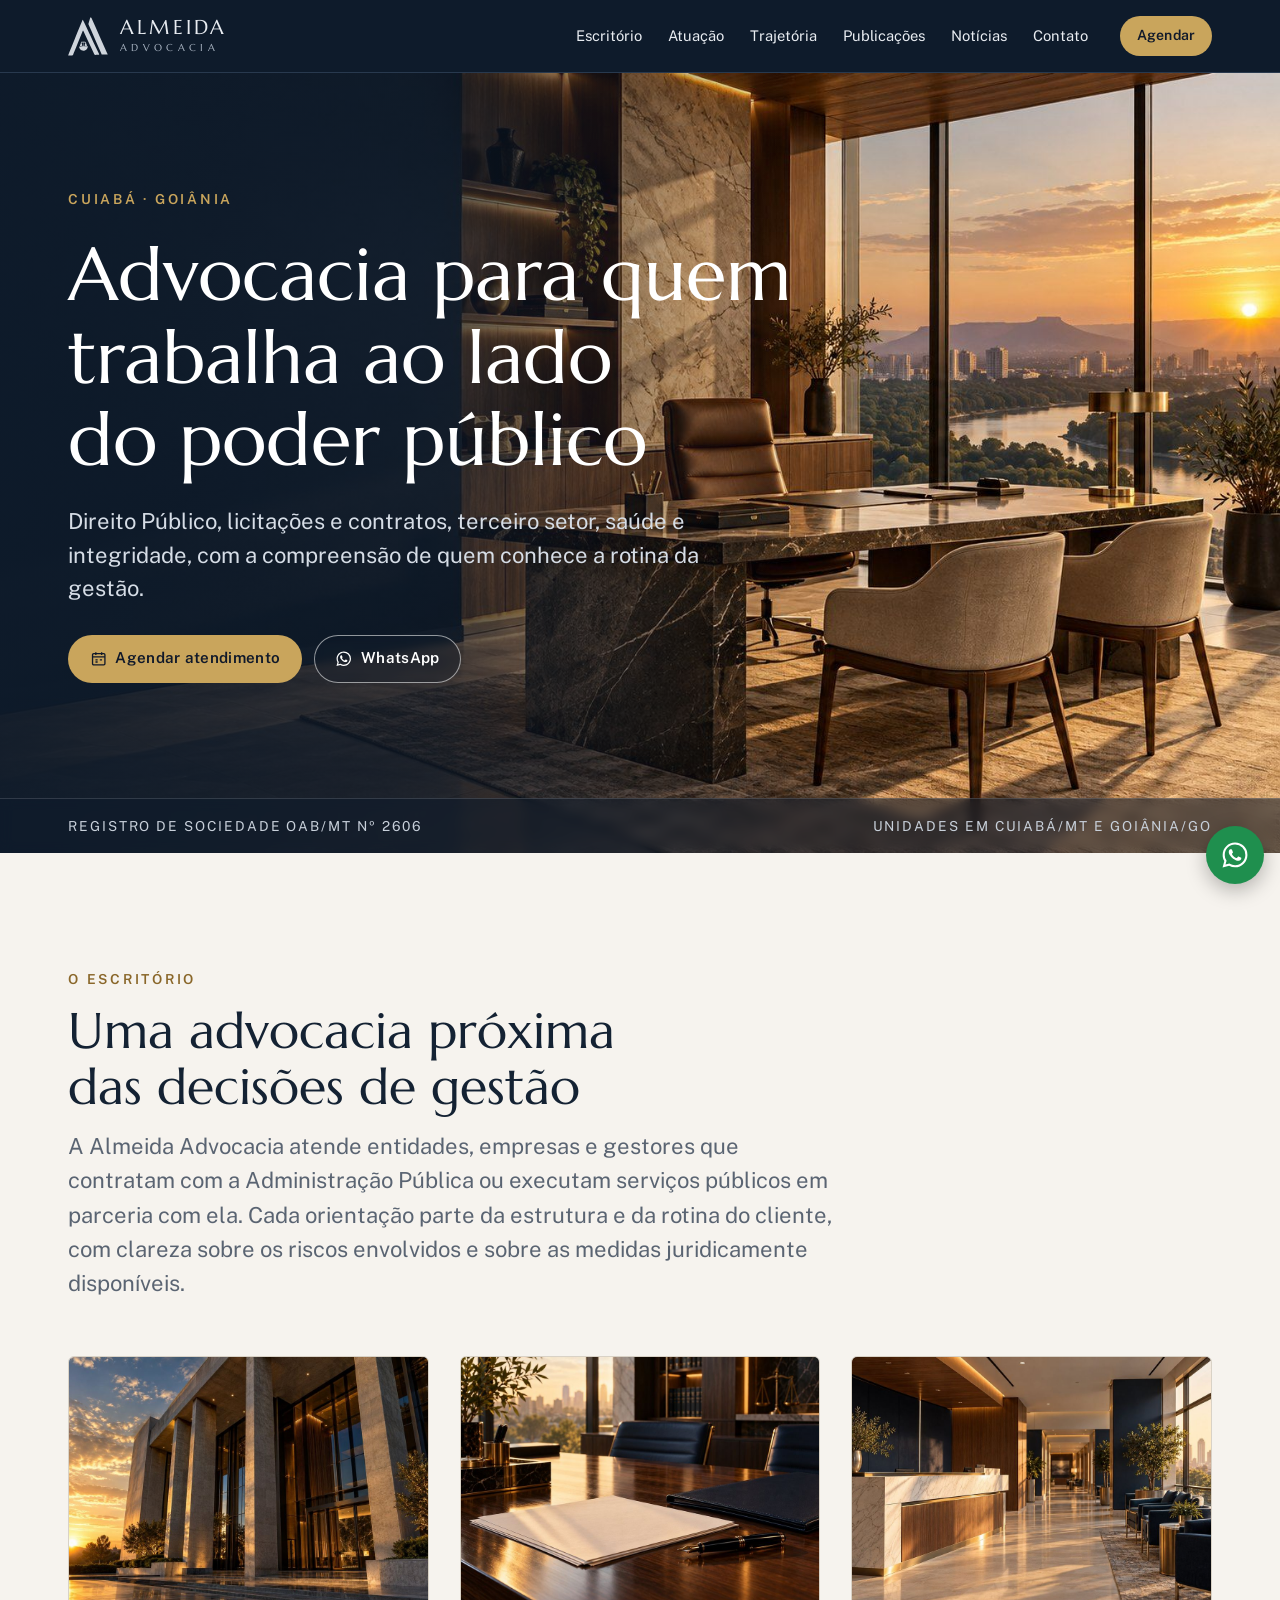
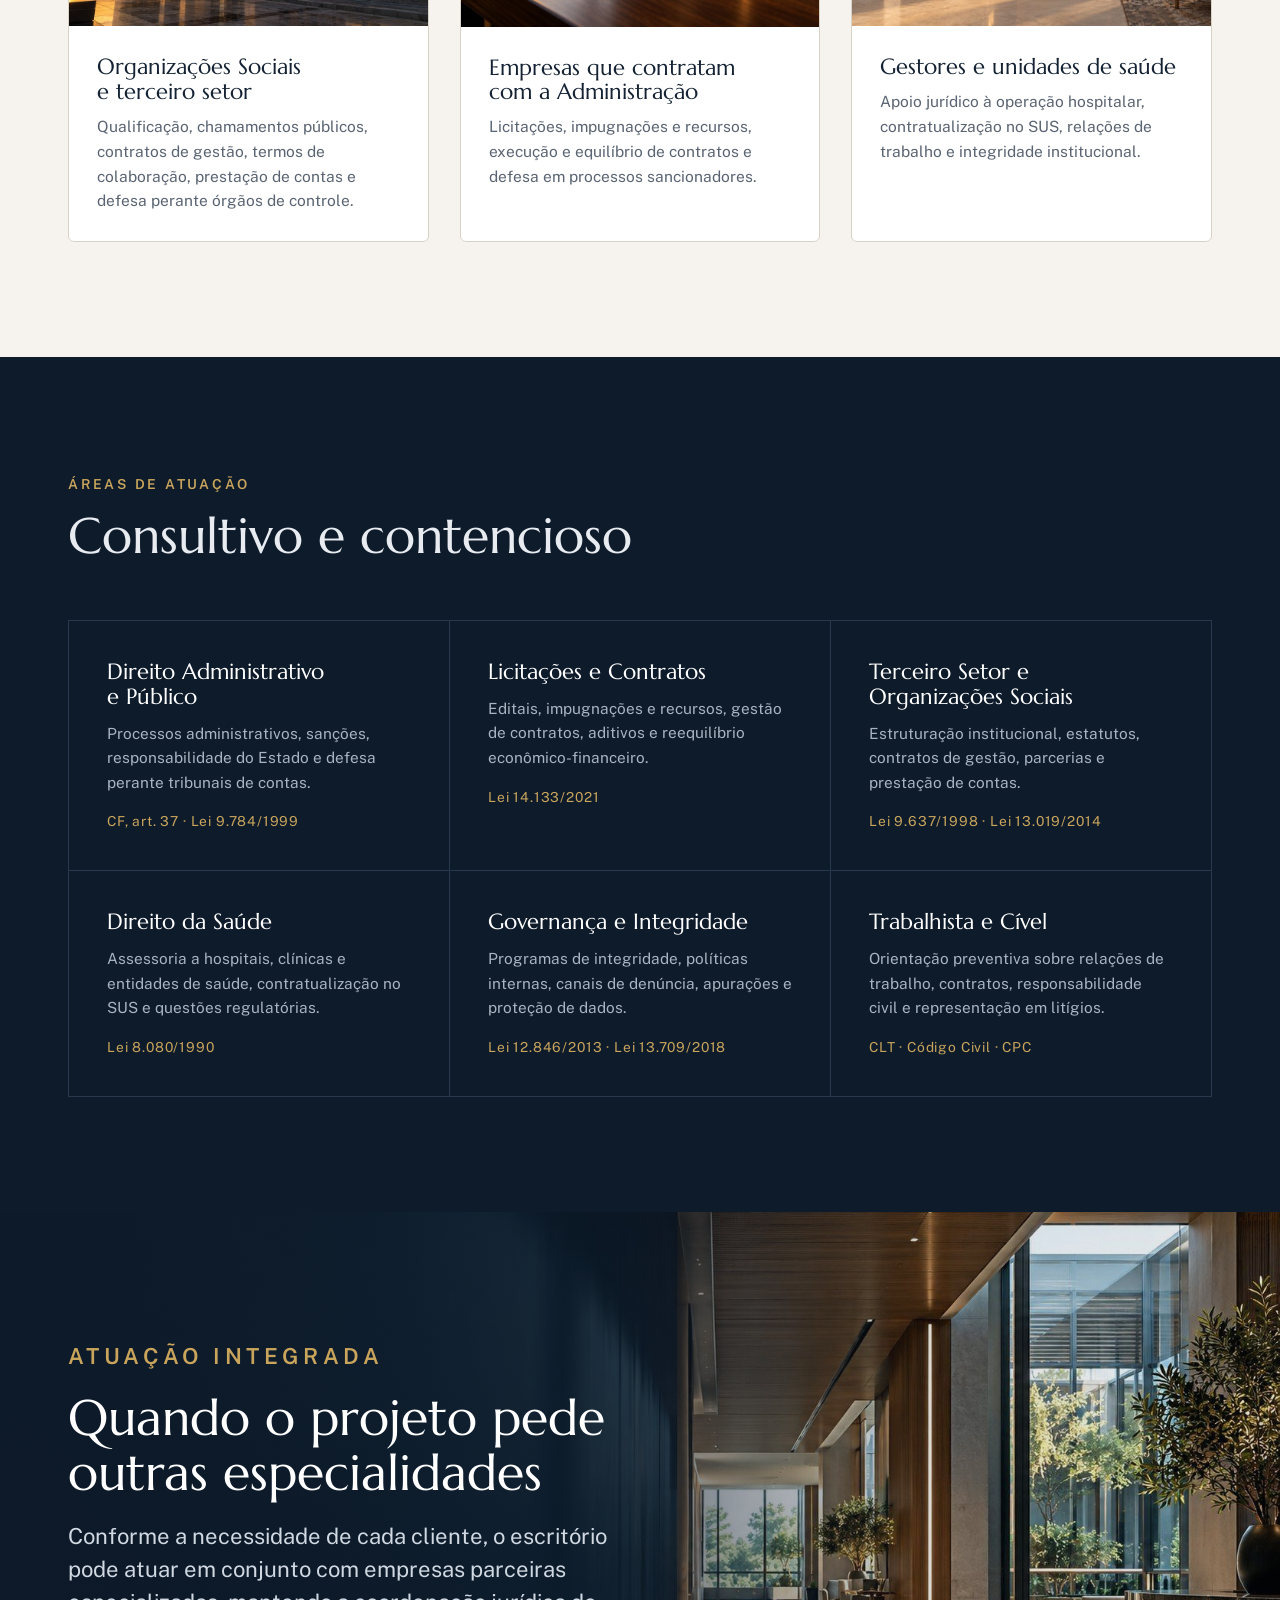
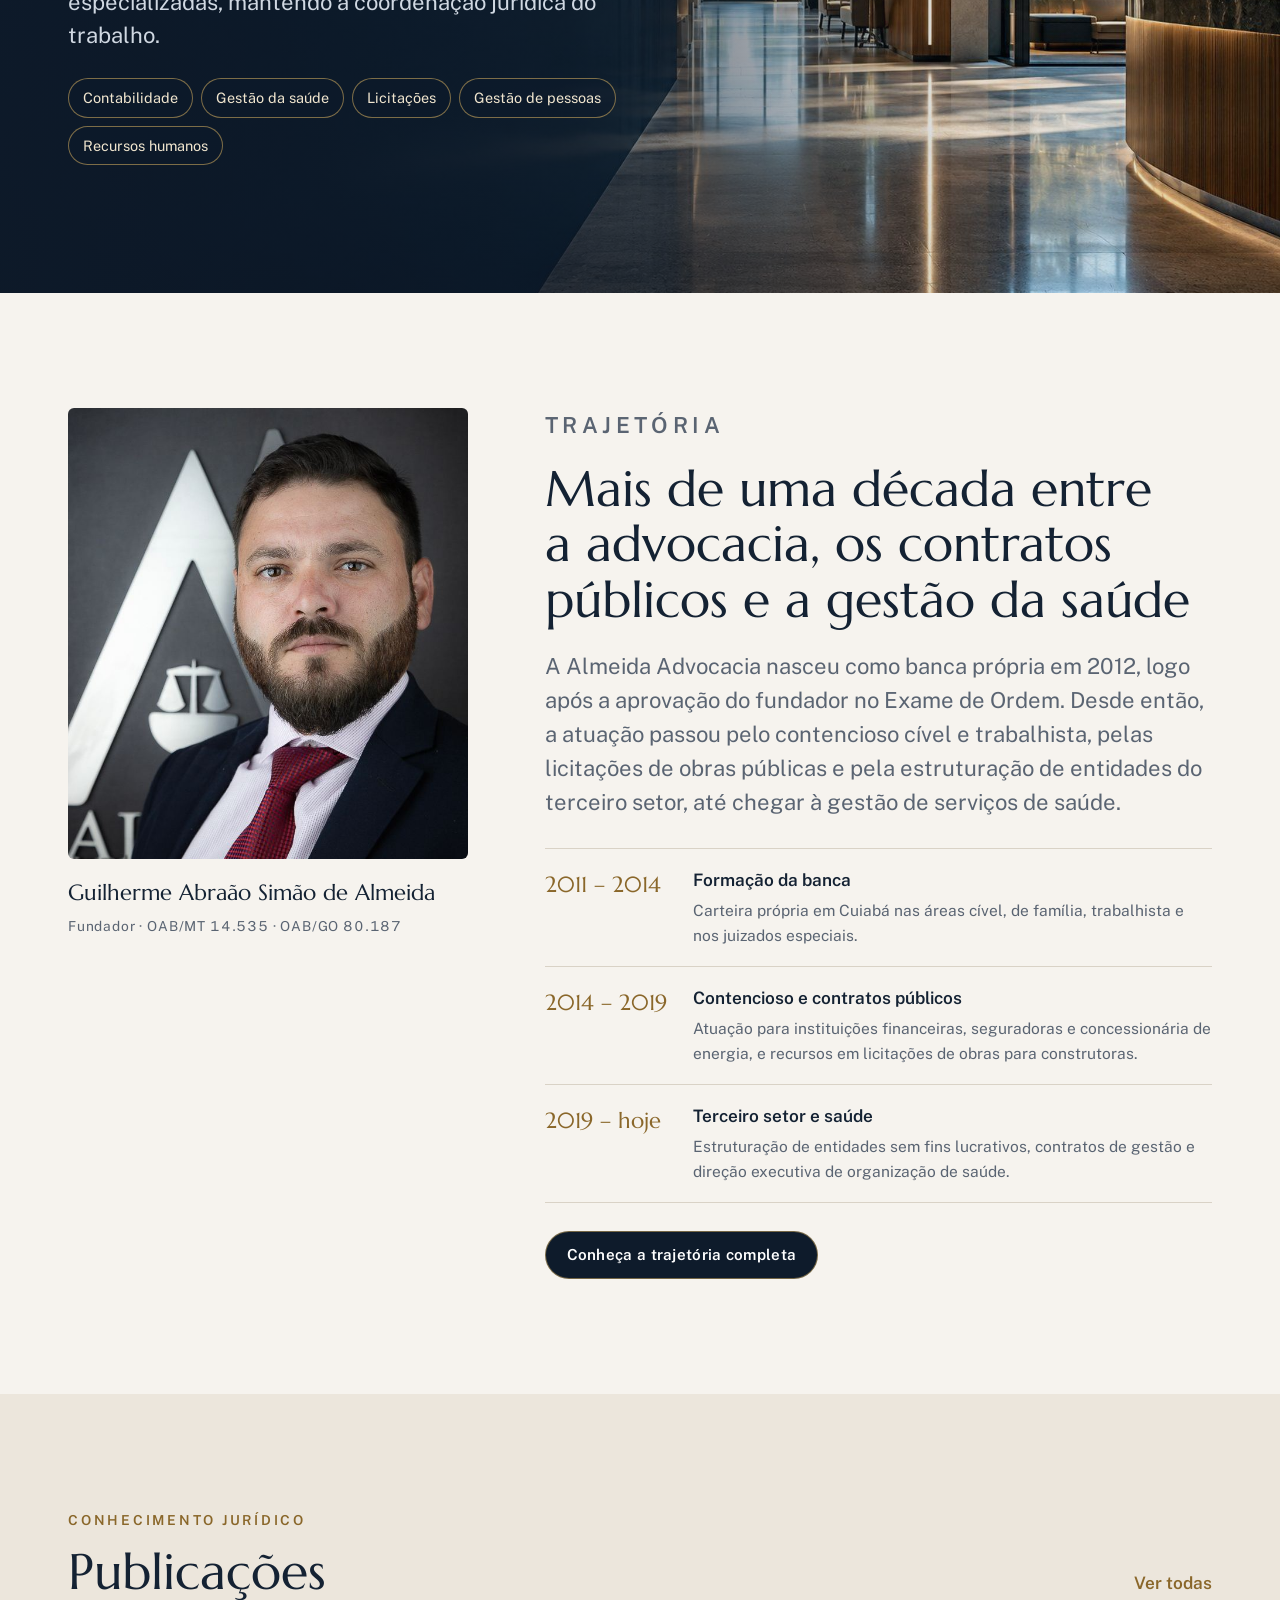
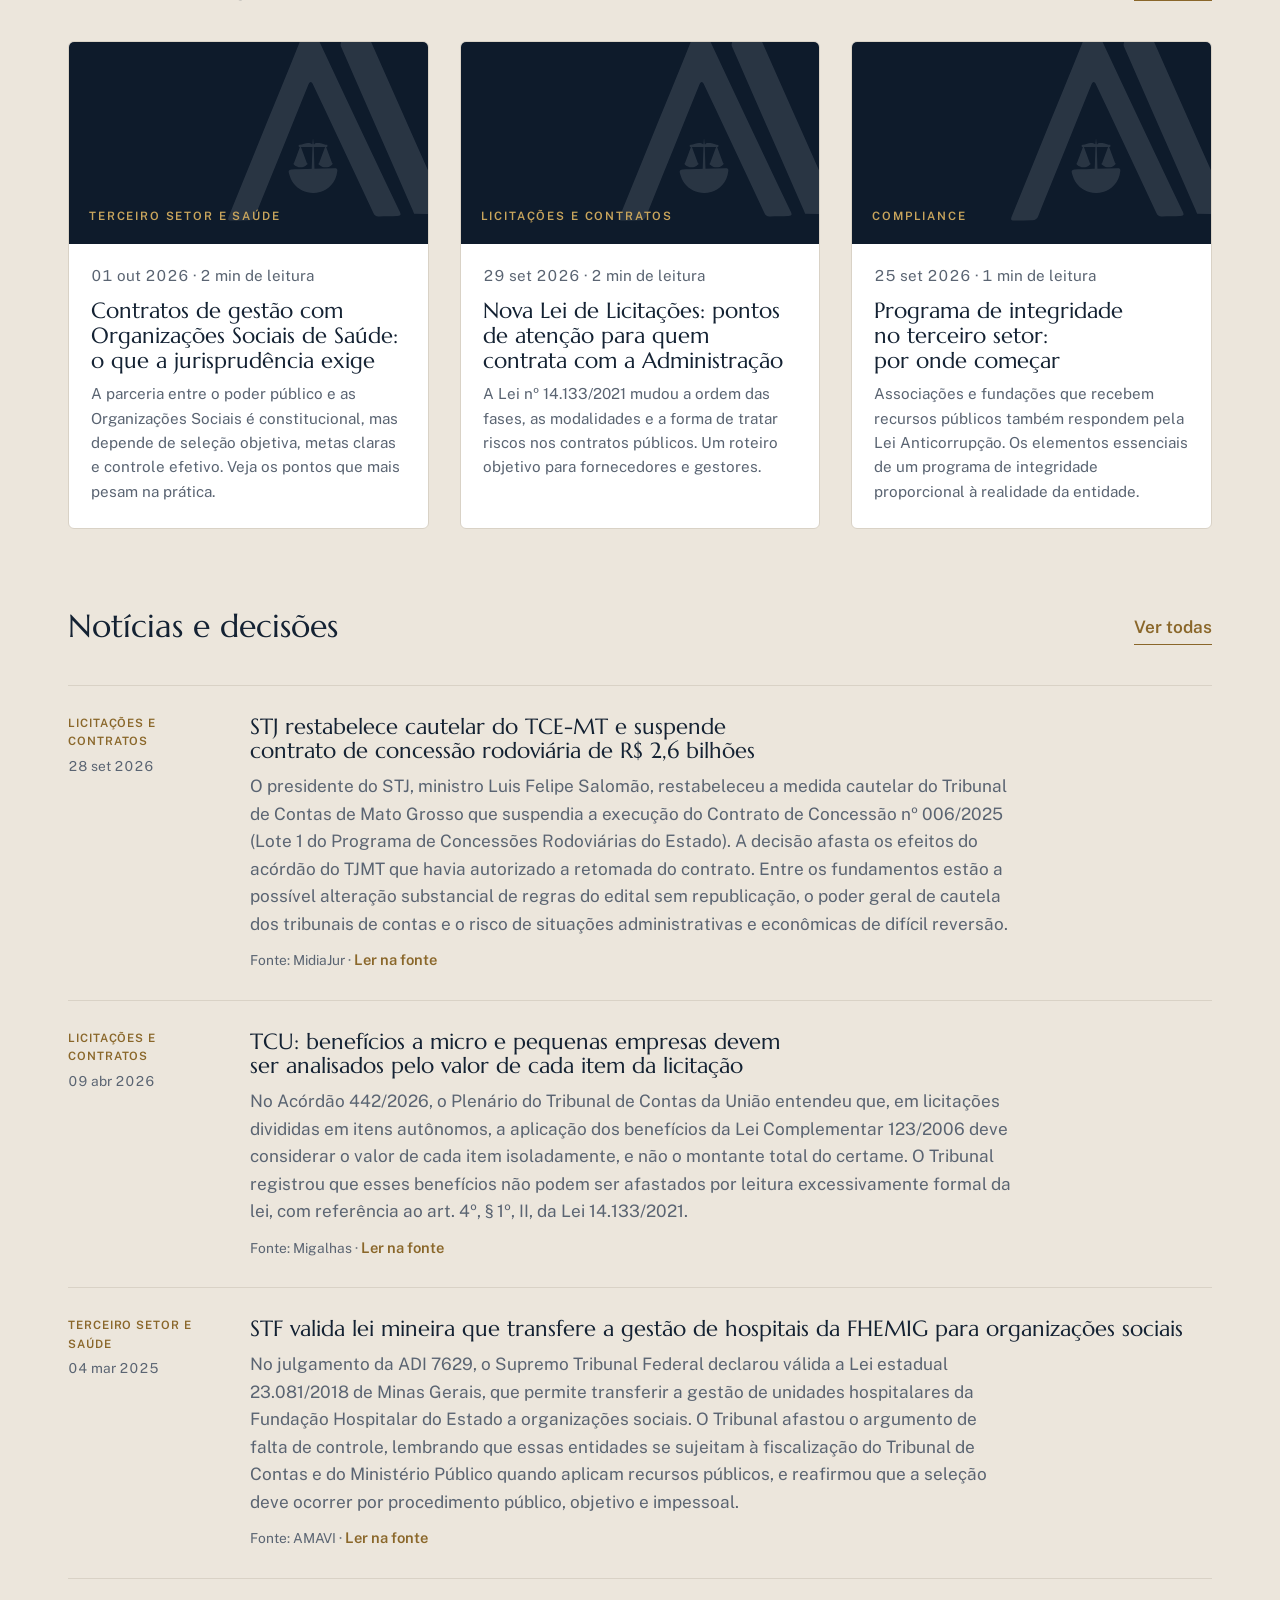
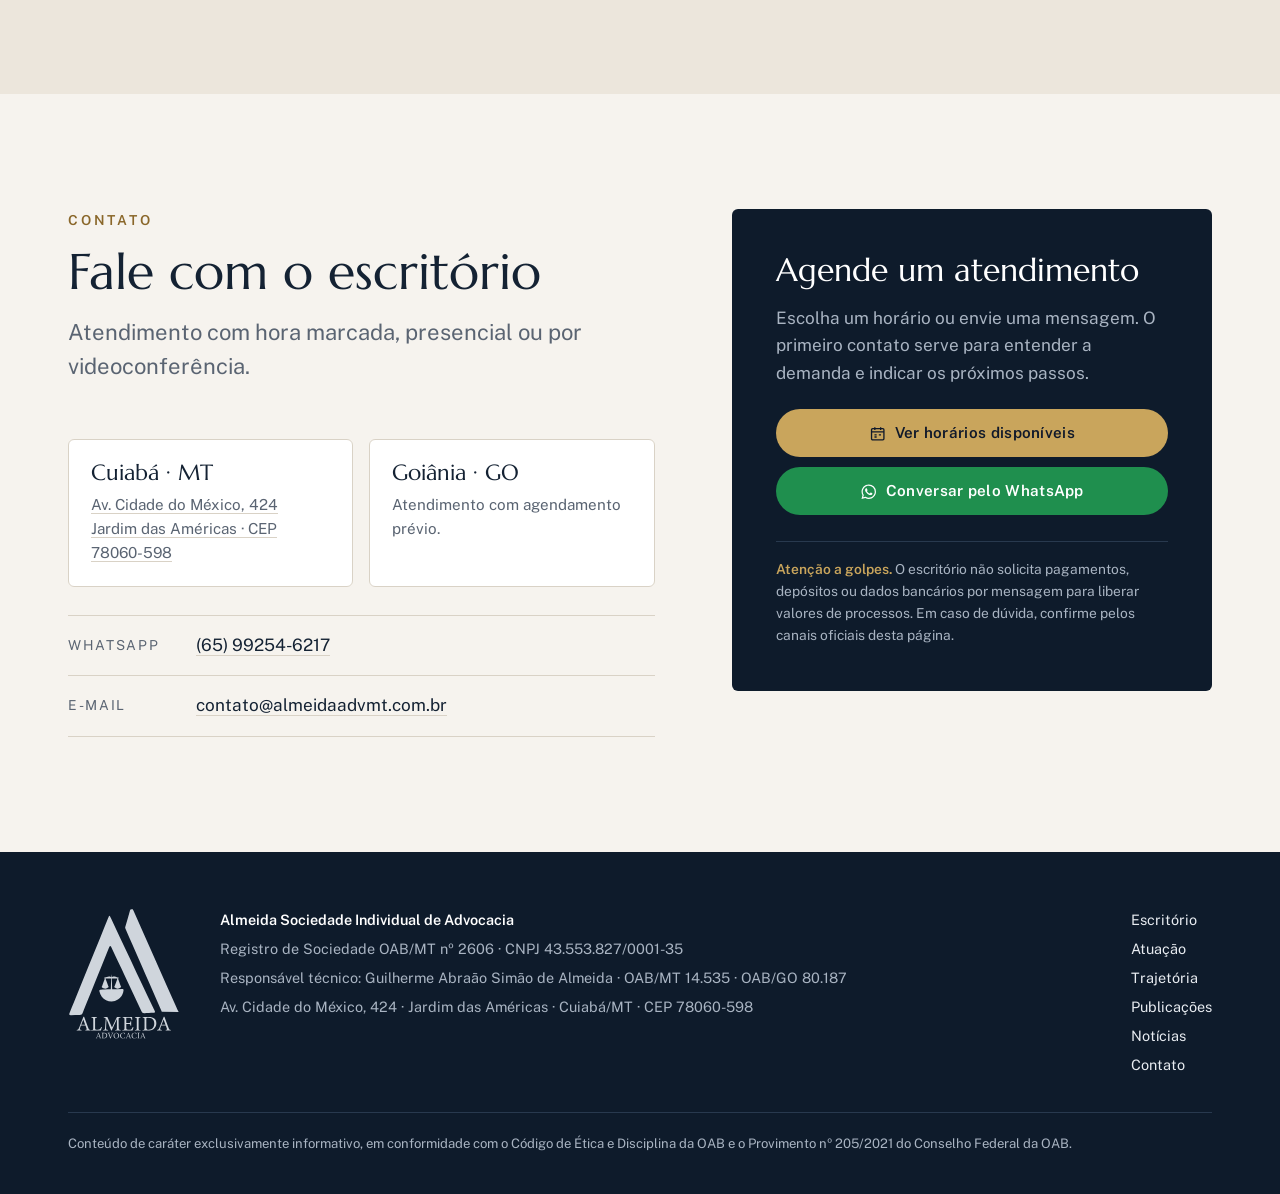
==== index.html @ 30ba5b23 "Publica site institucional" ====
<!doctype html>
<html lang="pt-BR">
<head>
<meta charset="utf-8">
<meta name="viewport" content="width=device-width, initial-scale=1, viewport-fit=cover">
<title>Almeida Advocacia</title>
<meta name="description" content="Almeida Advocacia — Direito Público, Licitações e Contratos, Terceiro Setor, Saúde e Compliance. Unidades em Cuiabá/MT e Goiânia/GO.">
<meta name="theme-color" content="#0e1b2b">
<meta property="og:title" content="Almeida Advocacia">
<meta property="og:description" content="Direito Público, Licitações e Contratos, Terceiro Setor, Saúde e Compliance. Cuiabá/MT e Goiânia/GO.">
<meta property="og:image" content="https://almeidaadvmt.com.br/img/escritorio-luz-dourada.jpg">
<link rel="icon" href="img/marca.svg" type="image/svg+xml">
<link rel="preconnect" href="https://fonts.googleapis.com">
<link rel="preconnect" href="https://fonts.gstatic.com" crossorigin>
<link rel="stylesheet" href="https://fonts.googleapis.com/css2?family=Marcellus&family=Public+Sans:wght@400;500;600&display=swap">
<link rel="stylesheet" href="assets/style.css">
</head>
<body>
<a class="skip" href="#main">Pular para o conteúdo</a>

<header class="site-header" id="topo">
  <div class="wrap header-row">
    <a class="brand" href="#inicio" aria-label="Almeida Advocacia, página inicial">
      <svg aria-hidden="true" focusable="false" xmlns="http://www.w3.org/2000/svg" viewBox="130 190 368 358">

<path fill-rule="nonzero" fill="currentColor" fill-opacity="1" d="M 273.003906 459.277344 C 273.003906 459.265625 273.003906 459.253906 273.003906 459.238281 C 264.539062 459.472656 256.078125 459.699219 247.621094 459.949219 C 244.09375 460.050781 240.546875 459.984375 237.050781 460.367188 C 232.390625 460.878906 231.257812 462.328125 232.445312 466.503906 C 234.1875 472.613281 236.476562 478.640625 240.246094 483.753906 C 249.714844 496.609375 267.996094 502.5 283.890625 497.804688 C 297.351562 493.828125 310.351562 481.648438 312.414062 463.1875 C 312.871094 459.066406 311.359375 458.195312 307.902344 458.296875 C 296.269531 458.648438 284.636719 458.953125 273.003906 459.277344 M 396.554688 537.734375 C 401.507812 537.597656 406.46875 537.617188 411.410156 537.28125 C 417.589844 536.863281 418.175781 535.757812 415.710938 530.105469 C 415.148438 528.808594 414.414062 527.589844 413.804688 526.3125 C 398.921875 495.023438 384 463.753906 369.179688 432.4375 C 353.757812 399.839844 338.421875 367.207031 323.074219 334.574219 C 308.332031 303.226562 293.644531 271.847656 278.894531 240.5 C 275.132812 232.503906 271.253906 224.5625 267.347656 216.636719 C 266.945312 215.8125 265.996094 215.261719 265.300781 214.582031 C 264.679688 215.421875 263.914062 216.1875 263.476562 217.109375 C 262.570312 219.027344 261.832031 221.023438 261.035156 222.988281 C 252.683594 243.632812 244.382812 264.296875 235.972656 284.917969 C 222.625 317.65625 209.15625 350.347656 195.828125 383.09375 C 179.832031 422.382812 163.925781 461.710938 147.980469 501.023438 C 142.929688 513.472656 137.800781 525.890625 132.863281 538.382812 C 130.824219 543.554688 131.644531 544.886719 137.074219 544.863281 C 146.980469 544.8125 156.882812 544.171875 166.789062 544.222656 C 172.261719 544.25 175.089844 541.867188 176.9375 536.917969 C 180.644531 526.988281 184.746094 517.203125 188.730469 507.375 C 199.613281 480.507812 210.535156 453.652344 221.414062 426.785156 C 235.738281 391.390625 250.035156 355.988281 264.367188 320.597656 C 264.894531 319.296875 265.550781 318.019531 266.347656 316.871094 C 267.78125 314.820312 269.34375 315.480469 270.578125 317.078125 C 271.429688 318.183594 272.035156 319.496094 272.636719 320.769531 C 286.253906 349.527344 299.898438 378.273438 313.445312 407.0625 C 333.011719 448.640625 352.539062 490.242188 371.976562 531.882812 C 374.003906 536.230469 376.632812 538.644531 381.703125 538.214844 C 386.632812 537.796875 391.601562 537.875 396.554688 537.734375 "/>
<path fill-rule="nonzero" fill="currentColor" fill-opacity="1" d="M 439.558594 533.535156 C 437.902344 529.554688 436.207031 525.589844 434.476562 521.640625 C 422.195312 493.550781 409.914062 465.457031 397.605469 437.375 C 379.035156 395.007812 360.445312 352.648438 341.863281 310.285156 C 334.210938 292.832031 326.550781 275.382812 318.90625 257.925781 C 318.117188 256.125 317.503906 254.484375 318.15625 252.253906 C 323.601562 233.640625 328.84375 214.96875 334.164062 196.320312 C 334.339844 195.691406 334.691406 195.113281 334.96875 194.488281 C 335.46875 194.320312 335.914062 194.105469 336.386719 194.019531 C 343.234375 192.761719 343.242188 192.761719 346.039062 199.070312 C 370.832031 254.996094 395.609375 310.925781 420.421875 366.839844 C 442.945312 417.59375 465.515625 468.328125 488.039062 519.082031 C 490.394531 524.386719 492.683594 529.710938 495.660156 534.714844 "/>
<path fill-rule="nonzero" fill="currentColor" fill-opacity="1" d="M 270.519531 466.457031 C 270.101562 464.5625 270.089844 458.664062 270.1875 456.738281 C 270.335938 453.851562 270.382812 450.960938 270.480469 448.074219 C 270.660156 442.878906 270.84375 437.683594 271.019531 432.492188 C 271.117188 429.660156 271.207031 426.832031 271.3125 424 C 271.34375 423.195312 271.367188 423.191406 270.546875 423.191406 C 264.726562 423.1875 258.90625 423.1875 253.085938 423.1875 C 252.988281 423.1875 252.890625 423.195312 252.796875 423.191406 C 252.464844 423.175781 252.378906 423.332031 252.496094 423.628906 C 252.585938 423.863281 252.667969 424.101562 252.753906 424.335938 C 255.90625 432.871094 259.058594 441.402344 262.195312 449.941406 C 262.386719 450.464844 262.609375 450.796875 263.21875 450.703125 C 263.339844 450.6875 263.519531 450.648438 263.566406 450.828125 C 263.601562 450.976562 263.460938 451.066406 263.367188 451.160156 C 262.875 451.628906 262.378906 452.089844 261.890625 452.5625 C 258.085938 456.269531 253.535156 457.613281 248.367188 456.566406 C 244.785156 455.84375 241.773438 454.023438 239.5 451.089844 L 239.5 450.738281 C 240.273438 450.820312 240.582031 450.402344 240.835938 449.707031 C 243.925781 441.257812 247.050781 432.816406 250.167969 424.375 C 250.589844 423.234375 250.585938 423.214844 249.378906 423.195312 C 248.96875 423.1875 248.785156 423.046875 248.753906 422.628906 C 248.703125 421.914062 248.59375 421.203125 248.546875 420.488281 C 248.503906 419.863281 248.648438 419.742188 249.269531 419.734375 C 249.675781 419.730469 250.085938 419.714844 250.488281 419.667969 C 252.875 419.402344 255.132812 418.625 257.414062 417.921875 C 259.640625 417.238281 261.875 416.582031 264.234375 416.554688 C 266.421875 416.527344 268.492188 416.882812 270.171875 418.449219 C 270.855469 419.085938 270.957031 419.058594 271.230469 418.171875 C 271.292969 417.96875 271.34375 417.761719 271.382812 417.550781 C 271.621094 416.195312 271.707031 414.820312 271.84375 413.453125 C 271.972656 412.21875 271.949219 410.96875 272.21875 409.753906 L 272.453125 409.753906 C 272.496094 409.960938 272.5625 410.167969 272.578125 410.378906 C 272.710938 411.902344 272.8125 413.433594 272.960938 414.957031 C 273.074219 416.078125 273.125 417.207031 273.480469 418.285156 C 273.730469 419.054688 273.871094 419.097656 274.410156 418.523438 C 275.3125 417.570312 276.417969 417.019531 277.695312 416.789062 C 279.335938 416.496094 280.976562 416.535156 282.621094 416.761719 C 285.261719 417.125 287.796875 417.941406 290.363281 418.636719 C 292.097656 419.109375 293.824219 419.660156 295.644531 419.722656 C 296.035156 419.738281 296.140625 420 296.125 420.316406 C 296.09375 420.917969 296.058594 421.519531 295.976562 422.113281 C 295.808594 423.257812 296.03125 423.1875 294.761719 423.191406 C 294.664062 423.191406 294.566406 423.195312 294.46875 423.191406 C 294.15625 423.1875 294.039062 423.328125 294.148438 423.628906 C 294.234375 423.867188 294.316406 424.109375 294.402344 424.34375 C 296.558594 430.1875 298.714844 436.027344 300.871094 441.867188 C 301.878906 444.597656 302.894531 447.324219 303.890625 450.058594 C 304.046875 450.496094 304.261719 450.769531 304.769531 450.703125 C 304.898438 450.683594 305.039062 450.726562 305.171875 450.738281 L 305.171875 450.972656 C 304.40625 451.769531 303.585938 452.511719 302.765625 453.253906 C 299.996094 455.753906 296.710938 456.90625 293.023438 456.90625 C 288.878906 456.90625 285.386719 455.253906 282.359375 452.507812 C 281.929688 452.117188 281.566406 451.65625 281.253906 451.160156 C 281.136719 450.976562 281.003906 450.691406 281.378906 450.722656 C 282.089844 450.785156 282.242188 450.324219 282.433594 449.808594 C 285.601562 441.199219 288.78125 432.59375 291.957031 423.988281 C 292.246094 423.203125 292.238281 423.1875 291.394531 423.1875 L 274.453125 423.1875 C 273.492188 423.1875 273.476562 423.191406 273.511719 424.167969 C 273.65625 428.488281 273.816406 432.8125 273.964844 437.132812 C 274.167969 443.0625 274.398438 448.996094 274.550781 454.929688 C 274.609375 457.300781 274.984375 463.6875 274.328125 466.046875 "/>














</svg>
      <span class="brand-name">ALMEIDA<small>ADVOCACIA</small></span>
    </a>
    <nav class="nav" id="nav" aria-label="Principal">
      <a href="#escritorio" data-route="home">Escritório</a>
      <a href="#atuacao" data-route="home">Atuação</a>
      <a href="#perfil" data-route="perfil">Trajetória</a>
      <a href="#publicacoes" data-route="publicacoes">Publicações</a>
      <a href="#noticias" data-route="noticias">Notícias</a>
      <a href="#contato" data-route="home">Contato</a>
    </nav>
    <div class="header-cta">
      <a class="btn btn-gold js-agenda" href="#contato" target="_blank" rel="noopener">Agendar</a>
    </div>
    <button class="menu-btn" id="menu-btn" aria-expanded="false" aria-controls="nav" aria-label="Abrir menu">
      <svg viewBox="0 0 24 24" fill="none" stroke="currentColor" stroke-width="1.6" aria-hidden="true"><path d="M4 7h16M4 12h16M4 17h16"/></svg>
    </button>
  </div>
</header>

<main id="main">
  <div id="view-home" class="view">

    <section class="hero" id="inicio" aria-labelledby="hero-title">
      <picture class="hero-bg">
        <source media="(max-width: 760px)" srcset="img/escritorio-luz-dourada-m.jpg">
        <img src="img/escritorio-luz-dourada.jpg" width="1672" height="941" alt="" fetchpriority="high">
      </picture>
      <div class="wrap hero-inner">
        <p class="eyebrow">Cuiabá · Goiânia</p>
        <h1 id="hero-title">Advocacia para quem trabalha ao lado do poder público</h1>
        <p class="hero-lede">Direito Público, licitações e contratos, terceiro setor, saúde e integridade, com a compreensão de quem conhece a rotina da gestão.</p>
        <div class="hero-actions">
          <a class="btn btn-gold js-agenda" href="#contato" target="_blank" rel="noopener"><svg viewBox="0 0 24 24" fill="none" stroke="currentColor" stroke-width="1.8" aria-hidden="true"><rect x="3.5" y="5" width="17" height="15.5" rx="1.5"/><path d="M3.5 9.5h17M8 3v4M16 3v4M7.5 13.5h3M7.5 16.5h3M13.5 13.5h3"/></svg>Agendar atendimento</a>
          <a class="btn btn-ghost js-whats" href="#contato" target="_blank" rel="noopener"><svg viewBox="0 0 24 24" fill="currentColor" aria-hidden="true"><path d="M12.04 2C6.58 2 2.13 6.45 2.13 11.91c0 1.75.46 3.45 1.32 4.95L2.05 22l5.25-1.38a9.9 9.9 0 0 0 4.74 1.21h.01c5.46 0 9.91-4.45 9.91-9.91A9.85 9.85 0 0 0 12.04 2zm0 18.15h-.01a8.23 8.23 0 0 1-4.19-1.15l-.3-.18-3.12.82.83-3.04-.2-.31a8.2 8.2 0 0 1-1.26-4.38c0-4.54 3.7-8.23 8.25-8.23a8.2 8.2 0 0 1 8.23 8.24c0 4.54-3.7 8.23-8.23 8.23zm4.52-6.16c-.25-.12-1.47-.72-1.69-.81-.23-.08-.39-.12-.56.12-.17.25-.64.81-.78.97-.14.17-.29.19-.54.06-.25-.12-1.05-.39-1.99-1.23-.74-.66-1.23-1.47-1.38-1.72-.14-.25-.02-.38.11-.51.11-.11.25-.29.37-.43.13-.15.17-.25.25-.42.08-.17.04-.31-.02-.43-.06-.12-.56-1.34-.76-1.84-.2-.48-.41-.42-.56-.43h-.48c-.17 0-.43.06-.66.31-.23.25-.86.85-.86 2.07 0 1.22.89 2.4 1.01 2.56.12.17 1.75 2.67 4.23 3.74.59.26 1.05.41 1.41.52.59.19 1.13.16 1.56.1.48-.07 1.47-.6 1.67-1.18.21-.58.21-1.07.14-1.18-.06-.1-.23-.16-.48-.29z"/></svg>WhatsApp</a>
        </div>
      </div>
      <div class="hero-foot">
        <div class="wrap hero-foot-row">
          <span>Registro de Sociedade OAB/MT nº 2606</span>
          <span>Unidades em Cuiabá/MT e Goiânia/GO</span>
        </div>
      </div>
    </section>

    <section class="section" id="escritorio" aria-labelledby="publico-title">
      <div class="wrap">
        <div class="intro">
          <p class="eyebrow">O escritório</p>
          <h2 id="publico-title">Uma advocacia próxima das decisões de gestão</h2>
          <p>A Almeida Advocacia atende entidades, empresas e gestores que contratam com a Administração Pública ou executam serviços públicos em parceria com ela. Cada orientação parte da estrutura e da rotina do cliente, com clareza sobre os riscos envolvidos e sobre as medidas juridicamente disponíveis.</p>
        </div>
        <div class="cards">
          <article class="card">
            <img src="img/publico-terceiro-setor.jpg" width="1000" height="750" alt="" loading="lazy">
            <div class="card-body">
              <h3>Organizações Sociais e terceiro setor</h3>
              <p>Qualificação, chamamentos públicos, contratos de gestão, termos de colaboração, prestação de contas e defesa perante órgãos de controle.</p>
            </div>
          </article>
          <article class="card">
            <img src="img/publico-empresas.jpg" width="1000" height="750" alt="" loading="lazy">
            <div class="card-body">
              <h3>Empresas que contratam com a Administração</h3>
              <p>Licitações, impugnações e recursos, execução e equilíbrio de contratos e defesa em processos sancionadores.</p>
            </div>
          </article>
          <article class="card">
            <img src="img/publico-saude.jpg" width="1000" height="750" alt="" loading="lazy">
            <div class="card-body">
              <h3>Gestores e unidades de saúde</h3>
              <p>Apoio jurídico à operação hospitalar, contratualização no SUS, relações de trabalho e integridade institucional.</p>
            </div>
          </article>
        </div>
      </div>
    </section>

    <section class="section navy" id="atuacao" aria-labelledby="areas-title">
      <div class="wrap">
        <div class="intro">
          <p class="eyebrow">Áreas de atuação</p>
          <h2 id="areas-title">Consultivo e contencioso</h2>
        </div>
        <div class="areas">
          <article class="area"><h3>Direito Administrativo e Público</h3><p>Processos administrativos, sanções, responsabilidade do Estado e defesa perante tribunais de contas.</p><p class="basis">CF, art. 37 · Lei 9.784/1999</p></article>
          <article class="area"><h3>Licitações e Contratos</h3><p>Editais, impugnações e recursos, gestão de contratos, aditivos e reequilíbrio econômico-financeiro.</p><p class="basis">Lei 14.133/2021</p></article>
          <article class="area"><h3>Terceiro Setor e Organizações Sociais</h3><p>Estruturação institucional, estatutos, contratos de gestão, parcerias e prestação de contas.</p><p class="basis">Lei 9.637/1998 · Lei 13.019/2014</p></article>
          <article class="area"><h3>Direito da Saúde</h3><p>Assessoria a hospitais, clínicas e entidades de saúde, contratualização no SUS e questões regulatórias.</p><p class="basis">Lei 8.080/1990</p></article>
          <article class="area"><h3>Governança e Integridade</h3><p>Programas de integridade, políticas internas, canais de denúncia, apurações e proteção de dados.</p><p class="basis">Lei 12.846/2013 · Lei 13.709/2018</p></article>
          <article class="area"><h3>Trabalhista e Cível</h3><p>Orientação preventiva sobre relações de trabalho, contratos, responsabilidade civil e representação em litígios.</p><p class="basis">CLT · Código Civil · CPC</p></article>
        </div>
      </div>
    </section>

    <section class="band" aria-labelledby="integrada-title">
      <picture class="band-bg">
        <source media="(max-width: 760px)" srcset="img/corredor-luz-serena-m.jpg">
        <img src="img/corredor-luz-serena.jpg" width="1672" height="941" alt="" loading="lazy">
      </picture>
      <div class="wrap band-inner">
        <p class="eyebrow">Atuação integrada</p>
        <h2 id="integrada-title">Quando o projeto pede outras especialidades</h2>
        <p>Conforme a necessidade de cada cliente, o escritório pode atuar em conjunto com empresas parceiras especializadas, mantendo a coordenação jurídica do trabalho.</p>
        <ul class="tags">
          <li>Contabilidade</li><li>Gestão da saúde</li><li>Licitações</li><li>Gestão de pessoas</li><li>Recursos humanos</li>
        </ul>
      </div>
    </section>

    <section class="section" id="trajetoria" aria-labelledby="traj-title">
      <div class="wrap bio">
        <figure class="bio-photo">
          <img src="img/guilherme-almeida-retrato.jpg" width="683" height="771" alt="Retrato de Guilherme Abraão Simão de Almeida" loading="lazy">
          <figcaption>
            <strong>Guilherme Abraão Simão de Almeida</strong>
            <span>Fundador · OAB/MT 14.535 · OAB/GO 80.187</span>
          </figcaption>
        </figure>
        <div class="bio-text">
          <p class="eyebrow">Trajetória</p>
          <h2 id="traj-title">Mais de uma década entre a advocacia, os contratos públicos e a gestão da saúde</h2>
          <p>A Almeida Advocacia nasceu como banca própria em 2012, logo após a aprovação do fundador no Exame de Ordem. Desde então, a atuação passou pelo contencioso cível e trabalhista, pelas licitações de obras públicas e pela estruturação de entidades do terceiro setor, até chegar à gestão de serviços de saúde.</p>
          <ol class="eras">
            <li><span class="era-years">2011 – 2014</span><b>Formação da banca</b><p>Carteira própria em Cuiabá nas áreas cível, de família, trabalhista e nos juizados especiais.</p></li>
            <li><span class="era-years">2014 – 2019</span><b>Contencioso e contratos públicos</b><p>Atuação para instituições financeiras, seguradoras e concessionária de energia, e recursos em licitações de obras para construtoras.</p></li>
            <li><span class="era-years">2019 – hoje</span><b>Terceiro setor e saúde</b><p>Estruturação de entidades sem fins lucrativos, contratos de gestão e direção executiva de organização de saúde.</p></li>
          </ol>
          <a class="btn btn-navy" href="#perfil">Conheça a trajetória completa</a>
        </div>
      </div>
    </section>

    <section class="section stone" aria-labelledby="pubs-title">
      <div class="wrap">
        <div class="head-row">
          <div class="intro">
            <p class="eyebrow">Conhecimento jurídico</p>
            <h2 id="pubs-title">Publicações</h2>
          </div>
          <a class="more" href="#publicacoes">Ver todas</a>
        </div>
        <div class="pub-grid" id="home-pubs"><p class="loading">Carregando publicações…</p></div>
        <div class="head-row news-head">
          <h3 class="subhead" id="news-title">Notícias e decisões</h3>
          <a class="more" href="#noticias">Ver todas</a>
        </div>
        <div class="list" id="home-news"><p class="loading">Carregando notícias…</p></div>
      </div>
    </section>

    <section class="section" id="contato" aria-labelledby="contato-title">
      <div class="wrap contact">
        <div class="contact-main">
          <div class="intro">
            <p class="eyebrow">Contato</p>
            <h2 id="contato-title">Fale com o escritório</h2>
            <p>Atendimento com hora marcada, presencial ou por videoconferência.</p>
          </div>
          <div class="units">
            <div class="unit">
              <h3>Cuiabá · MT</h3>
              <p><a class="js-map" href="#contato" target="_blank" rel="noopener">Av. Cidade do México, 424<br>Jardim das Américas · CEP 78060-598</a></p>
            </div>
            <div class="unit">
              <h3>Goiânia · GO</h3>
              <p>Atendimento com agendamento prévio.</p>
            </div>
          </div>
          <ul class="contact-list">
            <li><span>WhatsApp</span><div><a class="js-whats" href="#contato" target="_blank" rel="noopener">(65) 99254-6217</a></div></li>
            <li><span>E-mail</span><div><a href="mailto:contato@almeidaadvmt.com.br">contato@almeidaadvmt.com.br</a></div></li>
          </ul>
        </div>
        <aside class="contact-card">
          <h3>Agende um atendimento</h3>
          <p>Escolha um horário ou envie uma mensagem. O primeiro contato serve para entender a demanda e indicar os próximos passos.</p>
          <div class="actions">
            <a class="btn btn-gold js-agenda" href="#contato" target="_blank" rel="noopener"><svg viewBox="0 0 24 24" fill="none" stroke="currentColor" stroke-width="1.8" aria-hidden="true"><rect x="3.5" y="5" width="17" height="15.5" rx="1.5"/><path d="M3.5 9.5h17M8 3v4M16 3v4M7.5 13.5h3M7.5 16.5h3M13.5 13.5h3"/></svg>Ver horários disponíveis</a>
            <a class="btn btn-whats js-whats" href="#contato" target="_blank" rel="noopener"><svg viewBox="0 0 24 24" fill="currentColor" aria-hidden="true"><path d="M12.04 2C6.58 2 2.13 6.45 2.13 11.91c0 1.75.46 3.45 1.32 4.95L2.05 22l5.25-1.38a9.9 9.9 0 0 0 4.74 1.21h.01c5.46 0 9.91-4.45 9.91-9.91A9.85 9.85 0 0 0 12.04 2zm0 18.15h-.01a8.23 8.23 0 0 1-4.19-1.15l-.3-.18-3.12.82.83-3.04-.2-.31a8.2 8.2 0 0 1-1.26-4.38c0-4.54 3.7-8.23 8.25-8.23a8.2 8.2 0 0 1 8.23 8.24c0 4.54-3.7 8.23-8.23 8.23zm4.52-6.16c-.25-.12-1.47-.72-1.69-.81-.23-.08-.39-.12-.56.12-.17.25-.64.81-.78.97-.14.17-.29.19-.54.06-.25-.12-1.05-.39-1.99-1.23-.74-.66-1.23-1.47-1.38-1.72-.14-.25-.02-.38.11-.51.11-.11.25-.29.37-.43.13-.15.17-.25.25-.42.08-.17.04-.31-.02-.43-.06-.12-.56-1.34-.76-1.84-.2-.48-.41-.42-.56-.43h-.48c-.17 0-.43.06-.66.31-.23.25-.86.85-.86 2.07 0 1.22.89 2.4 1.01 2.56.12.17 1.75 2.67 4.23 3.74.59.26 1.05.41 1.41.52.59.19 1.13.16 1.56.1.48-.07 1.47-.6 1.67-1.18.21-.58.21-1.07.14-1.18-.06-.1-.23-.16-.48-.29z"/></svg>Conversar pelo WhatsApp</a>
          </div>
          <p class="alert"><b>Atenção a golpes.</b> O escritório não solicita pagamentos, depósitos ou dados bancários por mensagem para liberar valores de processos. Em caso de dúvida, confirme pelos canais oficiais desta página.</p>
        </aside>
      </div>
    </section>
  </div>

  <div id="view-publicacoes" class="view" hidden>
    <section class="section page-top" aria-labelledby="pubs-page-title">
      <div class="wrap">
        <div class="intro">
          <p class="eyebrow">Conhecimento jurídico</p>
          <h1 id="pubs-page-title">Publicações</h1>
          <p>Textos informativos sobre Direito Público, Terceiro Setor, Saúde e Integridade. Não substituem a análise do caso concreto.</p>
        </div>
        <div class="filters" id="pub-filters" role="group" aria-label="Filtrar por área"></div>
        <div class="pub-grid" id="all-pubs"><p class="loading">Carregando publicações…</p></div>
      </div>
    </section>
  </div>

  <div id="view-noticias" class="view" hidden>
    <section class="section page-top" aria-labelledby="news-page-title">
      <div class="wrap">
        <div class="intro">
          <p class="eyebrow">Conhecimento jurídico</p>
          <h1 id="news-page-title">Notícias e decisões</h1>
          <p>Resumos de decisões e notícias jurídicas relevantes, sempre com link para a fonte original.</p>
        </div>
        <div class="list" id="all-news"><p class="loading">Carregando notícias…</p></div>
      </div>
    </section>
  </div>

  <div id="view-artigo" class="view" hidden>
    <section class="section page-top">
      <div class="wrap"><article class="article" id="article"></article></div>
    </section>
  </div>
  <div id="view-perfil" class="view" hidden>
    <section class="profile-hero" aria-labelledby="perfil-title">
      <div class="wrap profile-grid">
        <figure class="profile-photo">
          <img src="img/guilherme-almeida-retrato.jpg" width="683" height="771" alt="Retrato de Guilherme Abraão Simão de Almeida">
        </figure>
        <div class="profile-head">
          <a class="back on-dark" href="#inicio">← Início</a>
          <p class="eyebrow">Fundador · Advogado responsável</p>
          <h1 id="perfil-title">Guilherme Abraão Simão de Almeida</h1>
          <p class="profile-lede">Advogado desde 2011, com atuação em Direito Público, contratos administrativos, terceiro setor, saúde e contencioso cível e trabalhista.</p>
          <dl class="profile-facts">
            <div><dt>Inscrições</dt><dd>OAB/MT 14.535 · OAB/GO 80.187</dd></div>
            <div><dt>Sociedade</dt><dd>Registro OAB/MT nº 2606</dd></div>
            <div><dt>Formação</dt><dd>Pós-graduação em Gestão Hospitalar; Direito do Trabalho e Processo do Trabalho; Direito Civil e Processo Civil</dd></div>
          </dl>
        </div>
      </div>
    </section>

    <section class="section" aria-labelledby="historia-title">
      <div class="wrap story">
        <div class="story-intro">
          <p class="eyebrow">A história</p>
          <h2 id="historia-title">Uma advocacia construída processo a processo</h2>
          <p>A Almeida Advocacia começou em 2012 como banca própria, em Cuiabá, e só em 2021 foi formalizada como sociedade. Nesse intervalo, a prática diária no fórum, nos tribunais e nas comissões de licitação formou a base técnica que hoje sustenta o atendimento a empresas, entidades e gestores.</p>
        </div>

        <div class="era">
          <div class="era-head"><span class="era-years">2011 – 2014</span><h3>Formação da banca</h3></div>
          <ol class="steps">
            <li><span class="year">2011</span><div><b>Exame de Ordem e inscrição na OAB/MT</b><p>Aprovação no Exame de Ordem 2010.2, com resultado publicado em janeiro de 2011, e início da advocacia em Cuiabá.</p></div></li>
            <li><span class="year">2012</span><div><b>Nasce a Almeida Advocacia</b><p>Abertura da banca própria, com carteira formada por demandas cíveis, de família, trabalhistas e dos juizados especiais. Nos primeiros anos, o trabalho também se desenvolveu em parceria com escritório de advocacia de Cuiabá.</p></div></li>
            <li><span class="year">2013 – 2014</span><div><b>Crescimento da carteira</b><p>Ampliação gradual da carteira própria, com processos na Justiça Estadual e na Justiça do Trabalho e acompanhamento de recursos nos tribunais.</p></div></li>
          </ol>
        </div>

        <div class="era">
          <div class="era-head"><span class="era-years">2014 – 2019</span><h3>Contencioso e contratos públicos</h3></div>
          <ol class="steps">
            <li><span class="year">2014</span><div><b>Contencioso empresarial</b><p>Atuação em demandas de instituições financeiras, seguradoras e concessionária de energia, inclusive em parceria com escritórios de outros estados, com processos em Mato Grosso, São Paulo, Paraná, Santa Catarina, Rio Grande do Sul, Rio de Janeiro e na Justiça Federal.</p></div></li>
            <li><span class="year">2015</span><div><b>Licitações de obras públicas</b><p>Assessoria a construtoras em tomadas de preços e concorrências de municípios de Mato Grosso: análise de editais, recursos contra inabilitação, contrarrazões e acompanhamento de contratos de obras.</p></div></li>
            <li><span class="year">2017 – 2018</span><div><b>Contratos e relações de trabalho</b><p>Orientação a empresas em contratos, convenções coletivas e programas de saúde e segurança do trabalho, ao lado da defesa em reclamações trabalhistas.</p></div></li>
            <li><span class="year">2019</span><div><b>Primeiros passos no terceiro setor</b><p>Estruturação de associação civil sem fins lucrativos, com elaboração de estatuto, governança e registro.</p></div></li>
          </ol>
        </div>

        <div class="era">
          <div class="era-head"><span class="era-years">2020 – hoje</span><h3>Terceiro setor e saúde</h3></div>
          <ol class="steps">
            <li><span class="year">2020</span><div><b>Organização de saúde</b><p>Participação na fundação de uma organização do terceiro setor voltada à saúde, com funções de fiscalização e governança.</p></div></li>
            <li><span class="year">2021</span><div><b>Sociedade de advogados</b><p>A banca é instituída como Almeida Sociedade Individual de Advocacia, com registro na OAB/MT sob o nº 2606.</p></div></li>
            <li><span class="year">2022 – 2023</span><div><b>Contratos de gestão</b><p>Atuação em chamamentos públicos, contratos de gestão e termos de colaboração na área da saúde em Mato Grosso e Goiás.</p></div></li>
            <li><span class="year">2024</span><div><b>Direção executiva e Gestão Hospitalar</b><p>Assunção da direção executiva na organização de saúde e conclusão da pós-graduação em Gestão Hospitalar.</p></div></li>
            <li><span class="year">Hoje</span><div><b>Cuiabá e Goiânia</b><p>Inscrição também na OAB/GO e atendimento a empresas, entidades e gestores a partir das unidades em Mato Grosso e Goiás.</p></div></li>
          </ol>
        </div>
      </div>
    </section>

    <section class="section stone" aria-labelledby="exp-title">
      <div class="wrap">
        <div class="intro">
          <p class="eyebrow">Experiência</p>
          <h2 id="exp-title">Onde essa trajetória se aplica</h2>
        </div>
        <div class="exp-grid">
          <article><h3>Licitações e contratos</h3><p>Editais, habilitação, recursos e contrarrazões, execução e equilíbrio de contratos de obras e serviços.</p></article>
          <article><h3>Terceiro setor</h3><p>Constituição de associações, estatutos, governança, chamamentos públicos e contratos de gestão.</p></article>
          <article><h3>Saúde</h3><p>Operação de unidades públicas de saúde, metas contratuais, prestação de contas e relação com órgãos de controle.</p></article>
          <article><h3>Contencioso cível</h3><p>Demandas empresariais, contratos, responsabilidade civil e recursos nos tribunais estaduais e superiores.</p></article>
          <article><h3>Trabalhista</h3><p>Defesa de empresas e entidades, rotinas de pessoal, convenções coletivas e saúde e segurança do trabalho.</p></article>
          <article><h3>Governança</h3><p>Conselhos, regimentos, políticas internas, integridade e apurações.</p></article>
        </div>
        <div class="profile-cta">
          <a class="btn btn-gold js-agenda" href="#contato" target="_blank" rel="noopener"><svg viewBox="0 0 24 24" fill="none" stroke="currentColor" stroke-width="1.8" aria-hidden="true"><rect x="3.5" y="5" width="17" height="15.5" rx="1.5"/><path d="M3.5 9.5h17M8 3v4M16 3v4M7.5 13.5h3M7.5 16.5h3M13.5 13.5h3"/></svg>Agendar atendimento</a>
          <a class="btn btn-navy" href="#contato">Ver contatos</a>
        </div>
      </div>
    </section>
  </div>
</main>

<footer class="site-footer">
  <div class="wrap">
    <div class="footer-grid">
      <div class="footer-logo"><svg role="img" aria-label="Logotipo Almeida Advocacia" xmlns="http://www.w3.org/2000/svg" xmlns:xlink="http://www.w3.org/1999/xlink" viewBox="128 189 372 438">
<defs>
<g>
<g id="lg-0">
<path d="M 43.734375 0 L 43.734375 -1.953125 C 38.796875 -2.5 38.171875 -3.0625 35.953125 -9.109375 C 31.5625 -21.140625 26.765625 -34.28125 22.390625 -46.171875 L 20.15625 -45.75 L 5.765625 -9.25 C 3.34375 -2.984375 2.21875 -2.5 -2.15625 -1.953125 L -2.15625 0 L 13.90625 0 L 13.90625 -1.953125 C 8.203125 -2.640625 7.234375 -3.203125 8.765625 -7.71875 C 9.734375 -10.5625 10.78125 -13.28125 11.890625 -16.40625 L 26.90625 -16.40625 C 28.375 -12.03125 29.765625 -8.546875 30.65625 -5.84375 C 31.640625 -3.203125 31.078125 -2.5 26.5625 -1.953125 L 26.5625 0 Z M 25.9375 -19.265625 L 12.9375 -19.265625 C 15.015625 -24.75 17.375 -31.078125 19.609375 -37.0625 Z M 25.9375 -19.265625 "/>
</g>
<g id="lg-1">
<path d="M 35.875 -12.09375 C 34.828125 -9.53125 33.375 -6.75 31.640625 -4.9375 C 30.03125 -3.203125 29 -2.78125 25.453125 -2.78125 C 25.03125 -2.78125 20.03125 -2.84375 19.953125 -2.84375 C 15.984375 -2.921875 15.4375 -3.890625 15.4375 -8.140625 L 15.4375 -36.4375 C 15.4375 -42.40625 16.203125 -42.6875 21.765625 -43.25 L 21.765625 -45.1875 L 3.125 -45.1875 L 3.125 -43.25 C 8.6875 -42.6875 9.390625 -42.34375 9.390625 -36.4375 L 9.390625 -8.828125 C 9.390625 -2.921875 8.828125 -2.578125 2.5 -1.953125 L 2.5 0 L 34.828125 0 C 35.53125 -2.15625 37.609375 -9.390625 38.03125 -11.546875 Z M 35.875 -12.09375 "/>
</g>
<g id="lg-2">
<path d="M 60.359375 0 L 60.359375 -1.953125 C 54.234375 -2.578125 54.03125 -2.921875 53.75 -10.359375 L 53.46875 -37.0625 C 53.328125 -41.921875 54.09375 -42.546875 60.078125 -43.25 L 60.078125 -45.1875 L 47.90625 -45.1875 L 31.421875 -9.9375 L 16.0625 -45.1875 L 3.96875 -45.1875 L 3.96875 -43.25 C 10.078125 -42.6875 10.78125 -41.515625 10.5 -37.890625 C 8.6875 -12.515625 8.625 -10.015625 8.203125 -6.953125 C 7.640625 -3.203125 5.984375 -2.359375 1.953125 -1.953125 L 1.953125 0 L 18.421875 0 L 18.421875 -1.953125 C 13.703125 -2.4375 11.953125 -2.984375 11.890625 -6.890625 C 11.890625 -8.203125 11.953125 -13.703125 13.140625 -38.03125 C 18.421875 -25.453125 26.28125 -6.328125 28.640625 0 L 30.453125 0 C 32.890625 -6.125 42.0625 -26 47.765625 -38.734375 L 47.703125 -10.359375 C 47.765625 -2.921875 47.5625 -2.5 41.859375 -1.953125 L 41.859375 0 Z M 60.359375 0 "/>
</g>
<g id="lg-3">
<path d="M 37.125 -11.609375 C 36.15625 -9.53125 34.703125 -6.671875 33.375 -5.21875 C 31.84375 -3.40625 31.15625 -2.78125 26.90625 -2.78125 L 20.4375 -2.78125 C 16.96875 -2.84375 15.4375 -3.265625 15.4375 -8.140625 L 15.4375 -21.96875 L 23.078125 -21.96875 C 28.09375 -21.96875 28.640625 -21.28125 29.546875 -16.265625 L 31.703125 -16.265625 L 31.703125 -30.59375 L 29.546875 -30.59375 C 28.71875 -25.859375 28.375 -24.828125 23.15625 -24.828125 L 15.4375 -24.828125 L 15.4375 -40.1875 C 15.4375 -42.203125 15.578125 -42.40625 17.734375 -42.40625 L 24.328125 -42.40625 C 28.5 -42.40625 30.109375 -41.921875 31.21875 -39.625 C 31.984375 -38.171875 32.671875 -36.71875 33.3125 -34.34375 L 35.390625 -34.703125 C 35.109375 -38.375 34.828125 -43.59375 34.765625 -45.328125 C 33.9375 -45.265625 31.21875 -45.1875 24.6875 -45.1875 L 3.40625 -45.1875 L 3.40625 -43.25 C 8.625 -42.765625 9.390625 -42.40625 9.390625 -36.21875 L 9.390625 -8.765625 C 9.390625 -3.0625 8.90625 -2.4375 2.4375 -1.953125 L 2.4375 0 L 36.21875 0 C 36.921875 -2.078125 38.796875 -9.25 39.21875 -11.0625 Z M 37.125 -11.609375 "/>
</g>
<g id="lg-4">
<path d="M 21.765625 0 L 21.765625 -1.953125 C 15.984375 -2.578125 15.4375 -2.78125 15.4375 -8.765625 L 15.4375 -36.359375 C 15.4375 -42.34375 15.984375 -42.625 21.765625 -43.25 L 21.765625 -45.1875 L 3.125 -45.1875 L 3.125 -43.25 C 8.828125 -42.625 9.390625 -42.34375 9.390625 -36.359375 L 9.390625 -8.765625 C 9.390625 -2.84375 8.828125 -2.578125 3.125 -1.953125 L 3.125 0 Z M 21.765625 0 "/>
</g>
<g id="lg-5">
<path d="M 3.125 -45.1875 L 3.125 -43.25 C 8.546875 -42.6875 9.390625 -42.40625 9.390625 -36.4375 L 9.390625 -8.6875 C 9.390625 -2.984375 9.109375 -2.5 3.125 -1.953125 L 3.125 0 L 19.40625 0 C 27.953125 0 34.703125 -1.53125 39.984375 -5.5 C 45.328125 -9.53125 48.671875 -16.125 48.671875 -24.265625 C 48.671875 -30.9375 46.171875 -35.8125 42.765625 -39.140625 C 38.453125 -43.25 32.265625 -45.1875 22.453125 -45.1875 Z M 15.4375 -37.890625 C 15.4375 -40.609375 15.71875 -41.375 16.34375 -41.78125 C 17.03125 -42.34375 18.703125 -42.765625 21.828125 -42.765625 C 26.484375 -42.765625 30.53125 -42 33.71875 -39.984375 C 39.21875 -36.640625 41.78125 -30.875 41.78125 -23.296875 C 41.78125 -11.125 35.390625 -2.578125 22.875 -2.578125 C 17.65625 -2.578125 15.4375 -4.03125 15.4375 -9.25 Z M 15.4375 -37.890625 "/>
</g>
<g id="glyph-1-0">
<path d="M 17.703125 0 L 17.703125 -0.78125 C 15.703125 -1.015625 15.453125 -1.234375 14.546875 -3.6875 C 12.78125 -8.5625 10.828125 -13.875 9.0625 -18.6875 L 8.15625 -18.515625 L 2.328125 -3.75 C 1.34375 -1.203125 0.90625 -1.015625 -0.875 -0.78125 L -0.875 0 L 5.625 0 L 5.625 -0.78125 C 3.328125 -1.0625 2.921875 -1.296875 3.546875 -3.125 C 3.9375 -4.28125 4.359375 -5.375 4.8125 -6.640625 L 10.890625 -6.640625 C 11.484375 -4.875 12.046875 -3.46875 12.40625 -2.359375 C 12.796875 -1.296875 12.578125 -1.015625 10.75 -0.78125 L 10.75 0 Z M 10.5 -7.796875 L 5.234375 -7.796875 C 6.078125 -10.015625 7.03125 -12.578125 7.9375 -15 Z M 10.5 -7.796875 "/>
</g>
<g id="glyph-1-1">
<path d="M 1.265625 -18.296875 L 1.265625 -17.5 C 3.46875 -17.28125 3.796875 -17.171875 3.796875 -14.75 L 3.796875 -3.515625 C 3.796875 -1.203125 3.6875 -1.015625 1.265625 -0.78125 L 1.265625 0 L 7.84375 0 C 11.3125 0 14.046875 -0.625 16.1875 -2.21875 C 18.34375 -3.859375 19.703125 -6.53125 19.703125 -9.828125 C 19.703125 -12.515625 18.6875 -14.5 17.3125 -15.84375 C 15.5625 -17.5 13.0625 -18.296875 9.09375 -18.296875 Z M 6.25 -15.34375 C 6.25 -16.4375 6.359375 -16.75 6.609375 -16.90625 C 6.890625 -17.140625 7.5625 -17.3125 8.84375 -17.3125 C 10.71875 -17.3125 12.359375 -17 13.640625 -16.1875 C 15.875 -14.828125 16.90625 -12.5 16.90625 -9.421875 C 16.90625 -4.5 14.328125 -1.046875 9.265625 -1.046875 C 7.140625 -1.046875 6.25 -1.625 6.25 -3.75 Z M 6.25 -15.34375 "/>
</g>
<g id="glyph-1-2">
<path d="M 18.453125 -18.296875 L 11.984375 -18.296875 L 11.984375 -17.5 C 14.296875 -17.21875 14.640625 -16.96875 14.015625 -15.34375 C 12.6875 -11.796875 10.828125 -7.203125 9.34375 -3.578125 C 7.5625 -8.25 5.515625 -13.84375 4.8125 -15.90625 C 4.421875 -16.9375 4.53125 -17.28125 6.609375 -17.5 L 6.609375 -18.296875 L -0.53125 -18.296875 L -0.53125 -17.5 C 1.1875 -17.328125 1.65625 -17.046875 2.453125 -14.96875 C 4.046875 -10.8125 6.46875 -4.21875 8.125 0.3125 L 9.0625 0.3125 C 10.4375 -3.1875 14.328125 -12.609375 15.078125 -14.46875 C 16.09375 -17 16.578125 -17.25 18.453125 -17.5 Z M 18.453125 -18.296875 "/>
</g>
<g id="glyph-1-3">
<path d="M 1.296875 -8.984375 C 1.296875 -3.6875 5.234375 0.421875 10.640625 0.421875 C 15.8125 0.421875 19.921875 -3.34375 19.921875 -9.40625 C 19.921875 -15 15.625 -18.6875 10.8125 -18.6875 C 4.875 -18.6875 1.296875 -14.015625 1.296875 -8.984375 Z M 17.046875 -8.609375 C 17.046875 -3.1875 14.5 -0.640625 11.09375 -0.640625 C 7.09375 -0.640625 4.21875 -4.5 4.21875 -9.734375 C 4.21875 -15 7.09375 -17.640625 10.25 -17.640625 C 13.921875 -17.640625 17.046875 -14.515625 17.046875 -8.609375 Z M 17.046875 -8.609375 "/>
</g>
<g id="glyph-1-4">
<path d="M 17.3125 -4.78125 C 15.875 -1.96875 14.46875 -0.640625 11.59375 -0.640625 C 7.03125 -0.640625 4.21875 -4.140625 4.21875 -9.5625 C 4.21875 -14.21875 6.671875 -17.640625 11.3125 -17.640625 C 12.375 -17.640625 13.53125 -17.453125 14.265625 -17.109375 C 15.703125 -16.515625 16.375 -15.359375 16.9375 -13.484375 L 17.8125 -13.671875 C 17.59375 -15.078125 17.390625 -16.765625 17.28125 -18.03125 C 16.34375 -18.171875 14.375 -18.6875 11.953125 -18.6875 C 5.65625 -18.6875 1.296875 -14.71875 1.296875 -8.984375 C 1.296875 -4.046875 4.734375 0.421875 11.453125 0.421875 C 13.59375 0.421875 15.78125 -0.078125 16.609375 -0.25 C 17.03125 -1.125 17.75 -3.15625 18.15625 -4.5 Z M 17.3125 -4.78125 "/>
</g>
<g id="glyph-1-5">
<path d="M 8.8125 0 L 8.8125 -0.78125 C 6.46875 -1.046875 6.25 -1.125 6.25 -3.546875 L 6.25 -14.71875 C 6.25 -17.140625 6.46875 -17.25 8.8125 -17.5 L 8.8125 -18.296875 L 1.265625 -18.296875 L 1.265625 -17.5 C 3.578125 -17.25 3.796875 -17.140625 3.796875 -14.71875 L 3.796875 -3.546875 C 3.796875 -1.15625 3.578125 -1.046875 1.265625 -0.78125 L 1.265625 0 Z M 8.8125 0 "/>
</g>
</g>
</defs>
<path fill-rule="nonzero" fill="currentColor" fill-opacity="1" d="M 273.003906 459.277344 C 273.003906 459.265625 273.003906 459.253906 273.003906 459.238281 C 264.539062 459.472656 256.078125 459.699219 247.621094 459.949219 C 244.09375 460.050781 240.546875 459.984375 237.050781 460.367188 C 232.390625 460.878906 231.257812 462.328125 232.445312 466.503906 C 234.1875 472.613281 236.476562 478.640625 240.246094 483.753906 C 249.714844 496.609375 267.996094 502.5 283.890625 497.804688 C 297.351562 493.828125 310.351562 481.648438 312.414062 463.1875 C 312.871094 459.066406 311.359375 458.195312 307.902344 458.296875 C 296.269531 458.648438 284.636719 458.953125 273.003906 459.277344 M 396.554688 537.734375 C 401.507812 537.597656 406.46875 537.617188 411.410156 537.28125 C 417.589844 536.863281 418.175781 535.757812 415.710938 530.105469 C 415.148438 528.808594 414.414062 527.589844 413.804688 526.3125 C 398.921875 495.023438 384 463.753906 369.179688 432.4375 C 353.757812 399.839844 338.421875 367.207031 323.074219 334.574219 C 308.332031 303.226562 293.644531 271.847656 278.894531 240.5 C 275.132812 232.503906 271.253906 224.5625 267.347656 216.636719 C 266.945312 215.8125 265.996094 215.261719 265.300781 214.582031 C 264.679688 215.421875 263.914062 216.1875 263.476562 217.109375 C 262.570312 219.027344 261.832031 221.023438 261.035156 222.988281 C 252.683594 243.632812 244.382812 264.296875 235.972656 284.917969 C 222.625 317.65625 209.15625 350.347656 195.828125 383.09375 C 179.832031 422.382812 163.925781 461.710938 147.980469 501.023438 C 142.929688 513.472656 137.800781 525.890625 132.863281 538.382812 C 130.824219 543.554688 131.644531 544.886719 137.074219 544.863281 C 146.980469 544.8125 156.882812 544.171875 166.789062 544.222656 C 172.261719 544.25 175.089844 541.867188 176.9375 536.917969 C 180.644531 526.988281 184.746094 517.203125 188.730469 507.375 C 199.613281 480.507812 210.535156 453.652344 221.414062 426.785156 C 235.738281 391.390625 250.035156 355.988281 264.367188 320.597656 C 264.894531 319.296875 265.550781 318.019531 266.347656 316.871094 C 267.78125 314.820312 269.34375 315.480469 270.578125 317.078125 C 271.429688 318.183594 272.035156 319.496094 272.636719 320.769531 C 286.253906 349.527344 299.898438 378.273438 313.445312 407.0625 C 333.011719 448.640625 352.539062 490.242188 371.976562 531.882812 C 374.003906 536.230469 376.632812 538.644531 381.703125 538.214844 C 386.632812 537.796875 391.601562 537.875 396.554688 537.734375 "/>
<path fill-rule="nonzero" fill="currentColor" fill-opacity="1" d="M 439.558594 533.535156 C 437.902344 529.554688 436.207031 525.589844 434.476562 521.640625 C 422.195312 493.550781 409.914062 465.457031 397.605469 437.375 C 379.035156 395.007812 360.445312 352.648438 341.863281 310.285156 C 334.210938 292.832031 326.550781 275.382812 318.90625 257.925781 C 318.117188 256.125 317.503906 254.484375 318.15625 252.253906 C 323.601562 233.640625 328.84375 214.96875 334.164062 196.320312 C 334.339844 195.691406 334.691406 195.113281 334.96875 194.488281 C 335.46875 194.320312 335.914062 194.105469 336.386719 194.019531 C 343.234375 192.761719 343.242188 192.761719 346.039062 199.070312 C 370.832031 254.996094 395.609375 310.925781 420.421875 366.839844 C 442.945312 417.59375 465.515625 468.328125 488.039062 519.082031 C 490.394531 524.386719 492.683594 529.710938 495.660156 534.714844 "/>
<path fill-rule="nonzero" fill="currentColor" fill-opacity="1" d="M 270.519531 466.457031 C 270.101562 464.5625 270.089844 458.664062 270.1875 456.738281 C 270.335938 453.851562 270.382812 450.960938 270.480469 448.074219 C 270.660156 442.878906 270.84375 437.683594 271.019531 432.492188 C 271.117188 429.660156 271.207031 426.832031 271.3125 424 C 271.34375 423.195312 271.367188 423.191406 270.546875 423.191406 C 264.726562 423.1875 258.90625 423.1875 253.085938 423.1875 C 252.988281 423.1875 252.890625 423.195312 252.796875 423.191406 C 252.464844 423.175781 252.378906 423.332031 252.496094 423.628906 C 252.585938 423.863281 252.667969 424.101562 252.753906 424.335938 C 255.90625 432.871094 259.058594 441.402344 262.195312 449.941406 C 262.386719 450.464844 262.609375 450.796875 263.21875 450.703125 C 263.339844 450.6875 263.519531 450.648438 263.566406 450.828125 C 263.601562 450.976562 263.460938 451.066406 263.367188 451.160156 C 262.875 451.628906 262.378906 452.089844 261.890625 452.5625 C 258.085938 456.269531 253.535156 457.613281 248.367188 456.566406 C 244.785156 455.84375 241.773438 454.023438 239.5 451.089844 L 239.5 450.738281 C 240.273438 450.820312 240.582031 450.402344 240.835938 449.707031 C 243.925781 441.257812 247.050781 432.816406 250.167969 424.375 C 250.589844 423.234375 250.585938 423.214844 249.378906 423.195312 C 248.96875 423.1875 248.785156 423.046875 248.753906 422.628906 C 248.703125 421.914062 248.59375 421.203125 248.546875 420.488281 C 248.503906 419.863281 248.648438 419.742188 249.269531 419.734375 C 249.675781 419.730469 250.085938 419.714844 250.488281 419.667969 C 252.875 419.402344 255.132812 418.625 257.414062 417.921875 C 259.640625 417.238281 261.875 416.582031 264.234375 416.554688 C 266.421875 416.527344 268.492188 416.882812 270.171875 418.449219 C 270.855469 419.085938 270.957031 419.058594 271.230469 418.171875 C 271.292969 417.96875 271.34375 417.761719 271.382812 417.550781 C 271.621094 416.195312 271.707031 414.820312 271.84375 413.453125 C 271.972656 412.21875 271.949219 410.96875 272.21875 409.753906 L 272.453125 409.753906 C 272.496094 409.960938 272.5625 410.167969 272.578125 410.378906 C 272.710938 411.902344 272.8125 413.433594 272.960938 414.957031 C 273.074219 416.078125 273.125 417.207031 273.480469 418.285156 C 273.730469 419.054688 273.871094 419.097656 274.410156 418.523438 C 275.3125 417.570312 276.417969 417.019531 277.695312 416.789062 C 279.335938 416.496094 280.976562 416.535156 282.621094 416.761719 C 285.261719 417.125 287.796875 417.941406 290.363281 418.636719 C 292.097656 419.109375 293.824219 419.660156 295.644531 419.722656 C 296.035156 419.738281 296.140625 420 296.125 420.316406 C 296.09375 420.917969 296.058594 421.519531 295.976562 422.113281 C 295.808594 423.257812 296.03125 423.1875 294.761719 423.191406 C 294.664062 423.191406 294.566406 423.195312 294.46875 423.191406 C 294.15625 423.1875 294.039062 423.328125 294.148438 423.628906 C 294.234375 423.867188 294.316406 424.109375 294.402344 424.34375 C 296.558594 430.1875 298.714844 436.027344 300.871094 441.867188 C 301.878906 444.597656 302.894531 447.324219 303.890625 450.058594 C 304.046875 450.496094 304.261719 450.769531 304.769531 450.703125 C 304.898438 450.683594 305.039062 450.726562 305.171875 450.738281 L 305.171875 450.972656 C 304.40625 451.769531 303.585938 452.511719 302.765625 453.253906 C 299.996094 455.753906 296.710938 456.90625 293.023438 456.90625 C 288.878906 456.90625 285.386719 455.253906 282.359375 452.507812 C 281.929688 452.117188 281.566406 451.65625 281.253906 451.160156 C 281.136719 450.976562 281.003906 450.691406 281.378906 450.722656 C 282.089844 450.785156 282.242188 450.324219 282.433594 449.808594 C 285.601562 441.199219 288.78125 432.59375 291.957031 423.988281 C 292.246094 423.203125 292.238281 423.1875 291.394531 423.1875 L 274.453125 423.1875 C 273.492188 423.1875 273.476562 423.191406 273.511719 424.167969 C 273.65625 428.488281 273.816406 432.8125 273.964844 437.132812 C 274.167969 443.0625 274.398438 448.996094 274.550781 454.929688 C 274.609375 457.300781 274.984375 463.6875 274.328125 466.046875 "/>
<g fill="currentColor" fill-opacity="1">
<use xlink:href="#lg-0" x="159.110183" y="596.04194"/>
</g>
<g fill="currentColor" fill-opacity="1">
<use xlink:href="#lg-1" x="202.495616" y="596.04194"/>
</g>
<g fill="currentColor" fill-opacity="1">
<use xlink:href="#lg-2" x="242.682764" y="596.04194"/>
</g>
<g fill="currentColor" fill-opacity="1">
<use xlink:href="#lg-3" x="306.161771" y="596.04194"/>
<use xlink:href="#lg-4" x="347.113726" y="596.04194"/>
</g>
<g fill="currentColor" fill-opacity="1">
<use xlink:href="#lg-5" x="372.769534" y="596.04194"/>
</g>
<g fill="currentColor" fill-opacity="1">
<use xlink:href="#lg-0" x="425.888878" y="596.04194"/>
</g>
<g fill="currentColor" fill-opacity="1">
<use xlink:href="#glyph-1-0" x="221.035867" y="622.061094"/>
</g>
<g fill="currentColor" fill-opacity="1">
<use xlink:href="#glyph-1-1" x="238.595772" y="622.061094"/>
</g>
<g fill="currentColor" fill-opacity="1">
<use xlink:href="#glyph-1-2" x="260.179822" y="622.061094"/>
</g>
<g fill="currentColor" fill-opacity="1">
<use xlink:href="#glyph-1-3" x="277.936714" y="622.061094"/>
</g>
<g fill="currentColor" fill-opacity="1">
<use xlink:href="#glyph-1-4" x="299.689609" y="622.061094"/>
</g>
<g fill="currentColor" fill-opacity="1">
<use xlink:href="#glyph-1-0" x="320.370337" y="622.061094"/>
</g>
<g fill="currentColor" fill-opacity="1">
<use xlink:href="#glyph-1-4" x="337.764212" y="622.061094"/>
<use xlink:href="#glyph-1-5" x="357.35026" y="622.061094"/>
</g>
<g fill="currentColor" fill-opacity="1">
<use xlink:href="#glyph-1-0" x="368.184496" y="622.061094"/>
</g>
</svg></div>
      <div class="footer-legal">
        <p><b>Almeida Sociedade Individual de Advocacia</b></p>
        <p>Registro de Sociedade OAB/MT nº 2606 · CNPJ 43.553.827/0001-35</p>
        <p>Responsável técnico: Guilherme Abraão Simão de Almeida · OAB/MT 14.535 · OAB/GO 80.187</p>
        <p>Av. Cidade do México, 424 · Jardim das Américas · Cuiabá/MT · CEP 78060-598</p>
      </div>
      <nav class="footer-nav" aria-label="Rodapé">
        <a href="#escritorio">Escritório</a>
        <a href="#atuacao">Atuação</a>
        <a href="#perfil">Trajetória</a>
        <a href="#publicacoes">Publicações</a>
        <a href="#noticias">Notícias</a>
        <a href="#contato">Contato</a>
      </nav>
    </div>
    <p class="footer-note">Conteúdo de caráter exclusivamente informativo, em conformidade com o Código de Ética e Disciplina da OAB e o Provimento nº 205/2021 do Conselho Federal da OAB.</p>
  </div>
</footer>

<a class="float-whats js-whats" href="#contato" target="_blank" rel="noopener" aria-label="Conversar pelo WhatsApp"><svg viewBox="0 0 24 24" fill="currentColor" aria-hidden="true"><path d="M12.04 2C6.58 2 2.13 6.45 2.13 11.91c0 1.75.46 3.45 1.32 4.95L2.05 22l5.25-1.38a9.9 9.9 0 0 0 4.74 1.21h.01c5.46 0 9.91-4.45 9.91-9.91A9.85 9.85 0 0 0 12.04 2zm0 18.15h-.01a8.23 8.23 0 0 1-4.19-1.15l-.3-.18-3.12.82.83-3.04-.2-.31a8.2 8.2 0 0 1-1.26-4.38c0-4.54 3.7-8.23 8.25-8.23a8.2 8.2 0 0 1 8.23 8.24c0 4.54-3.7 8.23-8.23 8.23zm4.52-6.16c-.25-.12-1.47-.72-1.69-.81-.23-.08-.39-.12-.56.12-.17.25-.64.81-.78.97-.14.17-.29.19-.54.06-.25-.12-1.05-.39-1.99-1.23-.74-.66-1.23-1.47-1.38-1.72-.14-.25-.02-.38.11-.51.11-.11.25-.29.37-.43.13-.15.17-.25.25-.42.08-.17.04-.31-.02-.43-.06-.12-.56-1.34-.76-1.84-.2-.48-.41-.42-.56-.43h-.48c-.17 0-.43.06-.66.31-.23.25-.86.85-.86 2.07 0 1.22.89 2.4 1.01 2.56.12.17 1.75 2.67 4.23 3.74.59.26 1.05.41 1.41.52.59.19 1.13.16 1.56.1.48-.07 1.47-.6 1.67-1.18.21-.58.21-1.07.14-1.18-.06-.1-.23-.16-.48-.29z"/></svg></a>
<script src="assets/app.js"></script>
</body>
</html>
---- assets/style.css ----
/* Conceito: o escritório ao entardecer — azul-marinho profundo, luz dourada, pedra e madeira.
   Abertura em imagem de página inteira (como os grandes escritórios), corpo em faixas claras
   e uma faixa marinho para as áreas; tipografia romana da marca nos títulos. */
:root {
  --navy: #0e1b2b;          /* paredes marinho das imagens */
  --navy-2: #16273b;
  --navy-line: #28394e;
  --gold: #c9a55c;          /* latão / luz dourada */
  --gold-ink: #8a672a;      /* dourado legível sobre fundo claro */
  --bg: #f6f3ee;            /* pedra clara */
  --bg-2: #ece6dc;          /* faixa de pedra */
  --surface: #ffffff;
  --ink: #142233;           /* texto: marinho quase preto */
  --ink-2: #5a6472;
  --rule: #d9d2c6;
  --on-navy: #e8ecf1;
  --on-navy-2: #a9b4c2;
  --whats: #1f8f4e;

  --f-display: "Marcellus", "Trajan Pro", "Times New Roman", serif;
  --f-body: "Public Sans", "Segoe UI", system-ui, -apple-system, sans-serif;

  --step--1: clamp(0.8rem, 0.78rem + 0.1vw, 0.86rem);
  --step-0: clamp(1rem, 0.97rem + 0.15vw, 1.075rem);
  --step-1: clamp(1.18rem, 1.1rem + 0.4vw, 1.38rem);
  --step-2: clamp(1.5rem, 1.3rem + 0.9vw, 2rem);
  --step-3: clamp(1.95rem, 1.5rem + 2vw, 3.2rem);
  --step-4: clamp(2.4rem, 1.6rem + 3.8vw, 4.6rem);

  --gutter: clamp(16px, 4vw, 48px);
  --wrap: 1240px;
  --radius: 6px;
  --header-h: 72px;
}
@media (prefers-color-scheme: dark) {
  :root:not([data-theme="light"]) {
    --bg: #0b1622; --bg-2: #101e2d; --surface: #13212f;
    --ink: #e8ecf1; --ink-2: #a3aebb; --rule: #243546; --gold-ink: #d4b06a;
    color-scheme: dark;
  }
}
:root[data-theme="dark"] {
  --bg: #0b1622; --bg-2: #101e2d; --surface: #13212f;
  --ink: #e8ecf1; --ink-2: #a3aebb; --rule: #243546; --gold-ink: #d4b06a;
  color-scheme: dark;
}

*, *::before, *::after { box-sizing: border-box; }
html { scroll-behavior: smooth; scroll-padding-top: calc(var(--header-h) + 8px); }
@media (prefers-reduced-motion: reduce) { html { scroll-behavior: auto; } *, *::before, *::after { animation: none !important; transition: none !important; } }
body { margin: 0; background: var(--bg); color: var(--ink); font-family: var(--f-body); font-size: var(--step-0); line-height: 1.6; -webkit-font-smoothing: antialiased; overflow-x: hidden; }
img { max-width: 100%; display: block; }
figure { margin: 0; }
a { color: inherit; }
:focus-visible { outline: 2px solid var(--gold); outline-offset: 3px; border-radius: 2px; }
h1, h2, h3 { font-family: var(--f-display); font-weight: 400; line-height: 1.12; text-wrap: balance; margin: 0; }
p { margin: 0; }
.wrap { width: 100%; max-width: var(--wrap); margin-inline: auto; padding-inline: var(--gutter); }
.eyebrow { font-size: var(--step--1); letter-spacing: 0.2em; text-transform: uppercase; color: var(--gold-ink); font-weight: 600; }
.skip { position: absolute; left: -999px; top: 8px; background: var(--surface); color: var(--ink); padding: 8px 12px; z-index: 100; }
.skip:focus { left: 8px; }

/* botões */
.btn { display: inline-flex; align-items: center; justify-content: center; gap: .55em; min-height: 48px; padding: .75em 1.35em; border-radius: 999px; font: 600 .95rem/1.1 var(--f-body); letter-spacing: .02em; text-decoration: none; border: 1px solid transparent; cursor: pointer; transition: background .2s, color .2s, border-color .2s, transform .2s; }
.btn svg { width: 1.15em; height: 1.15em; flex: none; }
.btn-gold { background: var(--gold); color: #10192a; }
.btn-gold:hover { background: #d9b872; }
.btn-ghost { color: #fff; border-color: rgba(255,255,255,.55); background: rgba(14,27,43,.25); backdrop-filter: blur(4px); }
.btn-ghost:hover { border-color: var(--gold); color: var(--gold); }
.btn-whats { background: var(--whats); color: #fff; }
.btn-whats:hover { background: #187640; }

/* cabeçalho */
.site-header { position: sticky; top: env(safe-area-inset-top, 0px); z-index: 50; background: var(--navy); color: var(--on-navy); border-bottom: 1px solid var(--navy-line); }
.header-row { display: flex; align-items: center; gap: 20px; min-height: var(--header-h); }
.brand { display: flex; align-items: center; gap: 12px; text-decoration: none; color: var(--on-navy); margin-right: auto; }
.brand svg { width: 40px; height: 39px; color: #cfd5dc; flex: none; }
.brand-name { font-family: var(--f-display); font-size: 1.25rem; letter-spacing: .16em; line-height: 1; }
.brand-name small { display: block; font-size: .6rem; letter-spacing: .45em; color: var(--on-navy-2); margin-top: 6px; }
.nav { display: flex; gap: 2px; }
.nav a { text-decoration: none; padding: 8px 12px; font-size: .92rem; color: var(--on-navy); position: relative; }
.nav a::after { content: ""; position: absolute; left: 12px; right: 12px; bottom: 2px; height: 1px; background: var(--gold); transform: scaleX(0); transition: transform .25s; }
.nav a:hover::after, .nav a[aria-current="page"]::after { transform: scaleX(1); }
.header-cta .btn { min-height: 40px; padding: .55em 1.1em; font-size: .88rem; }
.menu-btn { display: none; background: none; border: 1px solid var(--navy-line); color: var(--on-navy); border-radius: 999px; width: 44px; height: 44px; cursor: pointer; }
.menu-btn svg { width: 22px; height: 22px; }
@media (max-width: 1040px) {
  .nav { display: none; }
  .menu-btn { display: inline-grid; place-items: center; }
  .site-header.open .nav { display: flex; flex-direction: column; position: absolute; left: 0; right: 0; top: 100%; background: var(--navy); padding: 8px var(--gutter) 24px; border-bottom: 1px solid var(--navy-line); }
  .site-header.open .nav a { padding: 15px 2px; border-bottom: 1px solid var(--navy-line); font-size: 1.08rem; }
  .site-header.open .nav a::after { display: none; }
}
@media (max-width: 480px) { .header-cta { display: none; } .brand-name { font-size: 1.08rem; } }

/* abertura */
.hero { position: relative; background: var(--navy); color: #fff; isolation: isolate; overflow: hidden; display: grid; min-height: min(86svh, 780px); grid-template-rows: 1fr auto; }
.hero-bg, .band-bg { position: absolute; inset: 0; z-index: -1; }
.hero-bg img, .band-bg img { width: 100%; height: 100%; object-fit: cover; object-position: right center; }
.hero::after { content: ""; position: absolute; inset: 0; z-index: -1; background: linear-gradient(90deg, rgba(14,27,43,.92) 0%, rgba(14,27,43,.72) 34%, rgba(14,27,43,0) 62%); }
.hero-inner { align-self: center; display: grid; gap: 24px; padding-block: clamp(56px, 9vw, 120px); }
.hero-inner > * { max-width: 36rem; }
.hero .eyebrow { color: var(--gold); }
.hero h1 { font-size: var(--step-4); color: #fff; max-width: 12em; }
.hero-lede { font-size: var(--step-1); line-height: 1.5; color: #d6dde6; max-width: 31em; }
.hero-actions { display: flex; flex-wrap: wrap; gap: 12px; margin-top: 6px; }
.hero-foot { border-top: 1px solid rgba(255,255,255,.14); background: rgba(14,27,43,.55); backdrop-filter: blur(6px); }
.hero-foot-row { display: flex; flex-wrap: wrap; justify-content: space-between; gap: 6px 24px; padding-block: 16px; font-size: var(--step--1); letter-spacing: .14em; text-transform: uppercase; color: #c8d0da; }
@media (max-width: 760px) {
  .hero { min-height: 0; }
  .hero-bg { bottom: auto; height: 62vw; min-height: 260px; }
  .hero-bg img { object-position: center; }
  .hero::after { background: linear-gradient(180deg, rgba(14,27,43,0) 0, rgba(14,27,43,.2) 30vw, var(--navy) max(62vw, 260px)); }
  .hero-inner { padding-top: max(46vw, 190px); padding-bottom: 40px; }
}

/* seções */
.section { padding-block: clamp(64px, 9vw, 120px); }
.section.stone { background: var(--bg-2); }
.section.navy { background: var(--navy); color: var(--on-navy); }
.section.navy .eyebrow { color: var(--gold); }
.intro { display: grid; gap: 14px; max-width: 48rem; margin-bottom: clamp(32px, 5vw, 56px); }
.intro h1, .intro h2 { font-size: var(--step-3); }
.intro p:not(.eyebrow) { color: var(--ink-2); font-size: var(--step-1); line-height: 1.55; }
.head-row { display: flex; flex-wrap: wrap; align-items: end; justify-content: space-between; gap: 16px; margin-bottom: clamp(24px, 4vw, 40px); }
.head-row .intro { margin-bottom: 0; }
.more { color: var(--gold-ink); font-weight: 600; text-decoration: none; border-bottom: 1px solid currentColor; padding-bottom: 2px; white-space: nowrap; }

/* cartões do público */
.cards { display: grid; grid-template-columns: repeat(3, minmax(0, 1fr)); gap: clamp(16px, 2.4vw, 32px); }
.card { background: var(--surface); border-radius: var(--radius); overflow: hidden; display: grid; grid-template-rows: auto 1fr; border: 1px solid var(--rule); min-width: 0; }
.card img { width: 100%; height: auto; aspect-ratio: 4 / 3; object-fit: cover; background: var(--navy-2); }
.card-body { padding: clamp(20px, 2.4vw, 28px); display: grid; gap: 10px; align-content: start; }
.card h3 { font-size: var(--step-1); }
.card p { color: var(--ink-2); font-size: .97rem; }
@media (max-width: 900px) { .cards { grid-template-columns: 1fr; } .card { grid-template-columns: minmax(0, 0.9fr) minmax(0, 1.1fr); grid-template-rows: none; } .card img { height: 100%; aspect-ratio: auto; min-height: 180px; } }
@media (max-width: 560px) { .card { grid-template-columns: 1fr; } .card img { aspect-ratio: 16 / 10; height: auto; min-height: 0; } }

/* áreas */
.areas { display: grid; grid-template-columns: repeat(3, minmax(0, 1fr)); gap: 1px; background: var(--navy-line); border: 1px solid var(--navy-line); }
.area { background: var(--navy); padding: clamp(24px, 3vw, 38px); display: grid; gap: 12px; align-content: start; min-width: 0; transition: background .25s; }
.area:hover { background: var(--navy-2); }
.area h3 { font-size: var(--step-1); color: #fff; }
.area p { color: var(--on-navy-2); font-size: .96rem; }
.area .basis { color: var(--gold); font-size: var(--step--1); letter-spacing: .06em; margin-top: 4px; }
@media (max-width: 900px) { .areas { grid-template-columns: repeat(2, minmax(0, 1fr)); } }
@media (max-width: 560px) { .areas { grid-template-columns: 1fr; } }

/* faixa de imagem: atuação integrada */
.band { position: relative; isolation: isolate; color: #fff; background: var(--navy); }
.band::after { content: ""; position: absolute; inset: 0; z-index: -1; background: linear-gradient(90deg, rgba(14,27,43,.94) 0%, rgba(14,27,43,.78) 40%, rgba(14,27,43,.1) 75%); }
.band-inner { padding-block: clamp(72px, 10vw, 140px); display: grid; gap: 18px; }
.band-inner > * { max-width: 34rem; }
.band .eyebrow { color: var(--gold); }
.band h2 { font-size: var(--step-3); }
.band p { color: #d0d8e2; font-size: var(--step-1); line-height: 1.5; }
.tags { list-style: none; padding: 0; margin: 8px 0 0; display: flex; flex-wrap: wrap; gap: 8px; max-width: 36rem; }
.tags li { border: 1px solid rgba(201,165,92,.6); color: #f1e6cf; padding: 7px 14px; border-radius: 999px; font-size: .9rem; background: rgba(14,27,43,.4); }
@media (max-width: 760px) {
  .band-bg { bottom: auto; height: 62vw; min-height: 240px; }
  .band::after { background: linear-gradient(180deg, rgba(14,27,43,0) 0, rgba(14,27,43,.25) 30vw, var(--navy) max(62vw, 240px)); }
  .band-inner { padding-top: max(48vw, 190px); padding-bottom: 56px; }
  .hero-foot-row { flex-direction: column; letter-spacing: .08em; font-size: .72rem; padding-right: 72px; }
}

/* trajetória */
.bio { display: grid; grid-template-columns: minmax(0, .75fr) minmax(0, 1.25fr); gap: clamp(32px, 6vw, 88px); align-items: start; }
.bio-photo { position: sticky; top: calc(var(--header-h) + 24px); }
.bio-photo img { width: 100%; height: auto; aspect-ratio: 683 / 771; object-fit: cover; border-radius: var(--radius); }
.bio-photo figcaption { margin-top: 16px; display: grid; gap: 4px; }
.bio-photo strong { font-family: var(--f-display); font-weight: 400; font-size: var(--step-1); }
.bio-photo span { font-size: var(--step--1); color: var(--ink-2); letter-spacing: .06em; font-variant-numeric: tabular-nums; }
.bio-text { display: grid; gap: 20px; min-width: 0; max-width: 42rem; }
.bio-text h2 { font-size: var(--step-3); }
.bio-text > p { font-size: var(--step-1); line-height: 1.55; color: var(--ink-2); }
.timeline { list-style: none; margin: 12px 0 0; padding: 0; display: grid; }
.timeline li { display: grid; grid-template-columns: 5.5rem minmax(0, 1fr); gap: 20px; padding: 18px 0; border-top: 1px solid var(--rule); }
.timeline .year { font-family: var(--f-display); font-size: var(--step-2); color: var(--gold-ink); line-height: 1; font-variant-numeric: tabular-nums; }
.timeline b { font-weight: 600; display: block; margin-bottom: 4px; }
.timeline p { color: var(--ink-2); font-size: .97rem; }
.credentials { list-style: none; margin: 0; padding: 0; border-top: 1px solid var(--rule); }
.credentials li { display: grid; grid-template-columns: 5.5rem minmax(0, 1fr); gap: 20px; padding: 18px 0; border-bottom: 1px solid var(--rule); }
.credentials span { font-size: var(--step--1); letter-spacing: .12em; text-transform: uppercase; color: var(--ink-2); padding-top: 3px; }
@media (max-width: 860px) { .bio { grid-template-columns: 1fr; } .bio-photo { position: static; max-width: 380px; } }
@media (max-width: 480px) { .timeline li, .credentials li { grid-template-columns: 1fr; gap: 6px; } }

/* publicações em cartões */
.pub-grid { display: grid; grid-template-columns: repeat(3, minmax(0, 1fr)); gap: clamp(16px, 2.4vw, 32px); }
.pub { background: var(--surface); border: 1px solid var(--rule); border-radius: var(--radius); overflow: hidden; display: grid; grid-template-rows: auto 1fr; text-decoration: none; min-width: 0; transition: transform .25s, box-shadow .25s; }
.pub:hover { transform: translateY(-3px); box-shadow: 0 14px 30px rgba(14,27,43,.12); }
.pub-cover { aspect-ratio: 16 / 9; background: var(--navy); position: relative; overflow: hidden; display: grid; align-items: end; padding: 18px 20px; color: var(--gold); }
.pub-cover img { position: absolute; inset: 0; width: 100%; height: 100%; object-fit: cover; }
.pub-cover .cover-mark { position: absolute; right: -6%; top: -18%; width: 62%; opacity: .14; color: #cfd5dc; }
.pub-cover span { position: relative; font-size: .72rem; letter-spacing: .16em; text-transform: uppercase; font-weight: 600; }
.pub-body { padding: 20px 22px 24px; display: grid; gap: 10px; align-content: start; }
.pub-body h3 { font-size: var(--step-1); color: var(--ink); }
.pub-body p { color: var(--ink-2); font-size: .95rem; }
.pub-meta { font-size: var(--step--1); color: var(--ink-2); font-variant-numeric: tabular-nums; }
@media (max-width: 900px) { .pub-grid { grid-template-columns: repeat(2, minmax(0, 1fr)); } }
@media (max-width: 600px) { .pub-grid { grid-template-columns: 1fr; } }
.subhead { font-size: var(--step-2); }
.news-head { margin-top: clamp(48px, 7vw, 80px); }

/* lista de notícias */
.list { display: grid; border-top: 1px solid var(--rule); }
.item { display: grid; grid-template-columns: 9rem minmax(0, 1fr); gap: clamp(14px, 3vw, 40px); padding: clamp(20px, 3vw, 28px) 0; border-bottom: 1px solid var(--rule); }
.item-meta { display: grid; gap: 4px; align-content: start; font-size: var(--step--1); color: var(--ink-2); font-variant-numeric: tabular-nums; }
.item-meta .tag { color: var(--gold-ink); letter-spacing: .08em; text-transform: uppercase; font-weight: 600; font-size: .72rem; }
.item-body { display: grid; gap: 10px; min-width: 0; }
.item-body h3 { font-size: var(--step-1); }
.item-body p { color: var(--ink-2); max-width: 48rem; }
.item-link { font-weight: 600; font-size: .92rem; color: var(--gold-ink); text-decoration: none; }
.item-link:hover { text-decoration: underline; }
.source { font-size: var(--step--1); color: var(--ink-2); }
@media (max-width: 600px) { .item { grid-template-columns: 1fr; gap: 8px; } .item-meta { grid-auto-flow: column; justify-content: start; gap: 12px; } }
.empty { padding: 28px 0; color: var(--ink-2); }

.filters { display: flex; flex-wrap: wrap; gap: 8px; margin-bottom: 28px; }
.chip { font: 500 .88rem var(--f-body); padding: 8px 16px; border-radius: 999px; border: 1px solid var(--rule); background: transparent; color: var(--ink); cursor: pointer; }
.chip[aria-pressed="true"] { background: var(--navy); color: #fff; border-color: var(--navy); }

/* artigo */
.article { max-width: 46rem; margin-inline: auto; }
.back { display: inline-flex; gap: 6px; color: var(--ink-2); text-decoration: none; font-size: .92rem; margin-bottom: 28px; }
.back:hover { color: var(--gold-ink); }
.article h1 { font-size: var(--step-3); margin-top: 14px; }
.article .byline { margin-top: 16px; color: var(--ink-2); font-size: var(--step--1); letter-spacing: .04em; font-variant-numeric: tabular-nums; }
.article .lede { margin-top: 24px; font-size: var(--step-1); line-height: 1.55; }
.prose { margin-top: 32px; display: grid; gap: 1.1em; border-top: 1px solid var(--rule); padding-top: 32px; }
.prose h2 { font-size: var(--step-2); margin-top: .6em; }
.prose p { line-height: 1.75; }
.disclaimer { margin-top: 40px; padding: 18px 20px; background: var(--surface); border: 1px solid var(--rule); border-radius: var(--radius); font-size: .92rem; color: var(--ink-2); }
.page-top { padding-top: clamp(40px, 6vw, 80px); }

/* contato */
.contact { display: grid; grid-template-columns: minmax(0, 1.1fr) minmax(0, .9fr); gap: clamp(32px, 6vw, 88px); align-items: start; }
.contact-main { min-width: 0; }
.units { display: grid; grid-template-columns: repeat(2, minmax(0, 1fr)); gap: 16px; margin-bottom: 28px; }
.unit { padding: 20px 22px; border: 1px solid var(--rule); border-radius: var(--radius); background: var(--surface); display: grid; gap: 8px; align-content: start; }
.unit h3 { font-size: var(--step-1); }
.unit p { color: var(--ink-2); font-size: .95rem; }
.unit a { text-decoration: none; border-bottom: 1px solid var(--rule); }
.contact-list { list-style: none; margin: 0; padding: 0; border-top: 1px solid var(--rule); }
.contact-list li { display: grid; grid-template-columns: 7rem minmax(0, 1fr); gap: 16px; padding: 16px 0; border-bottom: 1px solid var(--rule); }
.contact-list span { font-size: var(--step--1); letter-spacing: .12em; text-transform: uppercase; color: var(--ink-2); padding-top: 2px; }
.contact-list a { text-decoration: none; border-bottom: 1px solid var(--rule); overflow-wrap: anywhere; }
.contact-list a:hover, .unit a:hover { color: var(--gold-ink); border-color: currentColor; }
.contact-card { background: var(--navy); color: var(--on-navy); border-radius: var(--radius); padding: clamp(26px, 4vw, 44px); display: grid; gap: 16px; }
.contact-card h3 { font-size: var(--step-2); color: #fff; }
.contact-card p { color: var(--on-navy-2); }
.contact-card .actions { display: grid; gap: 10px; margin-top: 6px; }
.contact-card .alert { margin-top: 10px; padding-top: 16px; border-top: 1px solid var(--navy-line); font-size: .86rem; }
.contact-card .alert b { color: var(--gold); font-weight: 600; }
@media (max-width: 860px) { .contact { grid-template-columns: 1fr; } }
@media (max-width: 480px) { .units { grid-template-columns: 1fr; } .contact-list li { grid-template-columns: 1fr; gap: 2px; } }

/* rodapé */
.site-footer { background: var(--navy); color: var(--on-navy-2); padding-block: 56px 40px; font-size: .9rem; }
.footer-grid { display: grid; grid-template-columns: auto minmax(0, 1fr) auto; gap: 40px; align-items: start; }
.footer-logo { width: 112px; color: #cfd5dc; }
.footer-legal { display: grid; gap: 6px; }
.footer-legal b { color: #fff; font-weight: 600; }
.footer-nav { display: grid; gap: 6px; }
.footer-nav a { text-decoration: none; color: var(--on-navy); }
.footer-nav a:hover { color: var(--gold); }
.footer-note { margin-top: 36px; padding-top: 20px; border-top: 1px solid var(--navy-line); font-size: .82rem; }
@media (max-width: 760px) { .footer-grid { grid-template-columns: 1fr; } }

.float-whats { position: fixed; right: 16px; bottom: calc(16px + env(safe-area-inset-bottom, 0px)); z-index: 60; width: 58px; height: 58px; border-radius: 50%; background: var(--whats); color: #fff; display: grid; place-items: center; box-shadow: 0 6px 20px rgba(0,0,0,.28); text-decoration: none; transition: transform .2s; }
.float-whats:hover { transform: scale(1.06); }
.float-whats svg { width: 30px; height: 30px; }

.view { animation: fade .35s ease both; }
@keyframes fade { from { opacity: .4; transform: translateY(6px); } to { opacity: 1; transform: none; } }
.loading { color: var(--ink-2); padding: 20px 0; }

/* trajetória (resumo na home) */
.btn-navy { background: var(--navy); color: #fff; border-color: rgba(201,165,92,.55); }
.btn-navy:hover { background: var(--navy-2); }
.eras { list-style: none; margin: 8px 0 8px; padding: 0; display: grid; gap: 0; border-top: 1px solid var(--rule); }
.eras li { display: grid; grid-template-columns: 8rem minmax(0, 1fr); column-gap: 20px; row-gap: 4px; padding: 18px 0; border-bottom: 1px solid var(--rule); }
.eras .era-years { grid-row: span 2; font-family: var(--f-display); color: var(--gold-ink); font-size: var(--step-1); font-variant-numeric: tabular-nums; }
.eras b { font-weight: 600; }
.eras p { color: var(--ink-2); font-size: .97rem; }
.bio-text .btn { justify-self: start; }
@media (max-width: 480px) { .eras li { grid-template-columns: 1fr; } .eras .era-years { grid-row: auto; } }

/* página de trajetória */
.profile-hero { background: var(--navy); color: var(--on-navy); position: relative; overflow: hidden; isolation: isolate; }
.profile-hero::before { content: ""; position: absolute; inset: 0; z-index: -1; background: radial-gradient(70% 90% at 85% 20%, rgba(201,165,92,.16), transparent 60%), repeating-linear-gradient(90deg, rgba(255,255,255,.012) 0 1px, transparent 1px 5px); }
.profile-grid { display: grid; grid-template-columns: minmax(0, .7fr) minmax(0, 1.3fr); gap: clamp(28px, 6vw, 88px); align-items: center; padding-block: clamp(48px, 7vw, 96px); }
.profile-photo img { width: 100%; height: auto; aspect-ratio: 683 / 771; object-fit: cover; border-radius: var(--radius); box-shadow: 0 30px 60px rgba(0,0,0,.35); }
.profile-head { display: grid; gap: 18px; min-width: 0; }
.profile-head .eyebrow { color: var(--gold); }
.profile-head h1 { font-size: var(--step-4); color: #fff; }
.profile-lede { font-size: var(--step-1); color: #d0d8e2; line-height: 1.5; max-width: 34em; }
.back.on-dark { color: var(--on-navy-2); margin-bottom: 4px; }
.back.on-dark:hover { color: var(--gold); }
.profile-facts { margin: 8px 0 0; display: grid; border-top: 1px solid var(--navy-line); }
.profile-facts div { display: grid; grid-template-columns: 7.5rem minmax(0, 1fr); gap: 16px; padding: 14px 0; border-bottom: 1px solid var(--navy-line); }
.profile-facts dt { font-size: .72rem; letter-spacing: .16em; text-transform: uppercase; color: var(--on-navy-2); padding-top: 3px; }
.profile-facts dd { margin: 0; color: #fff; }
@media (max-width: 820px) { .profile-grid { grid-template-columns: 1fr; } .profile-photo { max-width: 340px; } }
@media (max-width: 480px) { .profile-facts div { grid-template-columns: 1fr; gap: 2px; } }

.story { display: grid; gap: clamp(40px, 6vw, 72px); }
.story-intro { display: grid; gap: 14px; max-width: 46rem; }
.story-intro h2 { font-size: var(--step-3); }
.story-intro p { font-size: var(--step-1); color: var(--ink-2); line-height: 1.55; }
.era { display: grid; grid-template-columns: minmax(0, .8fr) minmax(0, 2fr); gap: clamp(20px, 4vw, 56px); align-items: start; }
.era-head { position: sticky; top: calc(var(--header-h) + 24px); display: grid; gap: 8px; }
.era-head .era-years { font-family: var(--f-display); font-size: var(--step-3); color: var(--gold-ink); line-height: 1; font-variant-numeric: tabular-nums; }
.era-head h3 { font-size: var(--step-2); }
.steps { list-style: none; margin: 0; padding: 0; display: grid; border-left: 1px solid var(--rule); }
.steps li { display: grid; grid-template-columns: 6.5rem minmax(0, 1fr); gap: 20px; padding: 20px 0 20px 28px; position: relative; }
.steps li::before { content: ""; position: absolute; left: -5px; top: 28px; width: 9px; height: 9px; border-radius: 50%; background: var(--gold); box-shadow: 0 0 0 4px var(--bg); }
.steps .year { font-weight: 600; color: var(--gold-ink); font-variant-numeric: tabular-nums; padding-top: 1px; }
.steps b { display: block; font-weight: 600; margin-bottom: 4px; font-size: 1.04rem; }
.steps p { color: var(--ink-2); }
@media (max-width: 820px) { .era { grid-template-columns: 1fr; } .era-head { position: static; } }
@media (max-width: 480px) { .steps li { grid-template-columns: 1fr; gap: 4px; padding-left: 22px; } }

.exp-grid { display: grid; grid-template-columns: repeat(3, minmax(0, 1fr)); gap: clamp(16px, 2.4vw, 28px); }
.exp-grid article { background: var(--surface); border: 1px solid var(--rule); border-radius: var(--radius); padding: 24px 26px; display: grid; gap: 10px; align-content: start; min-width: 0; }
.exp-grid h3 { font-size: var(--step-1); }
.exp-grid p { color: var(--ink-2); font-size: .96rem; }
@media (max-width: 900px) { .exp-grid { grid-template-columns: repeat(2, minmax(0, 1fr)); } }
@media (max-width: 560px) { .exp-grid { grid-template-columns: 1fr; } }
.profile-cta { display: flex; flex-wrap: wrap; gap: 12px; margin-top: clamp(28px, 4vw, 44px); }
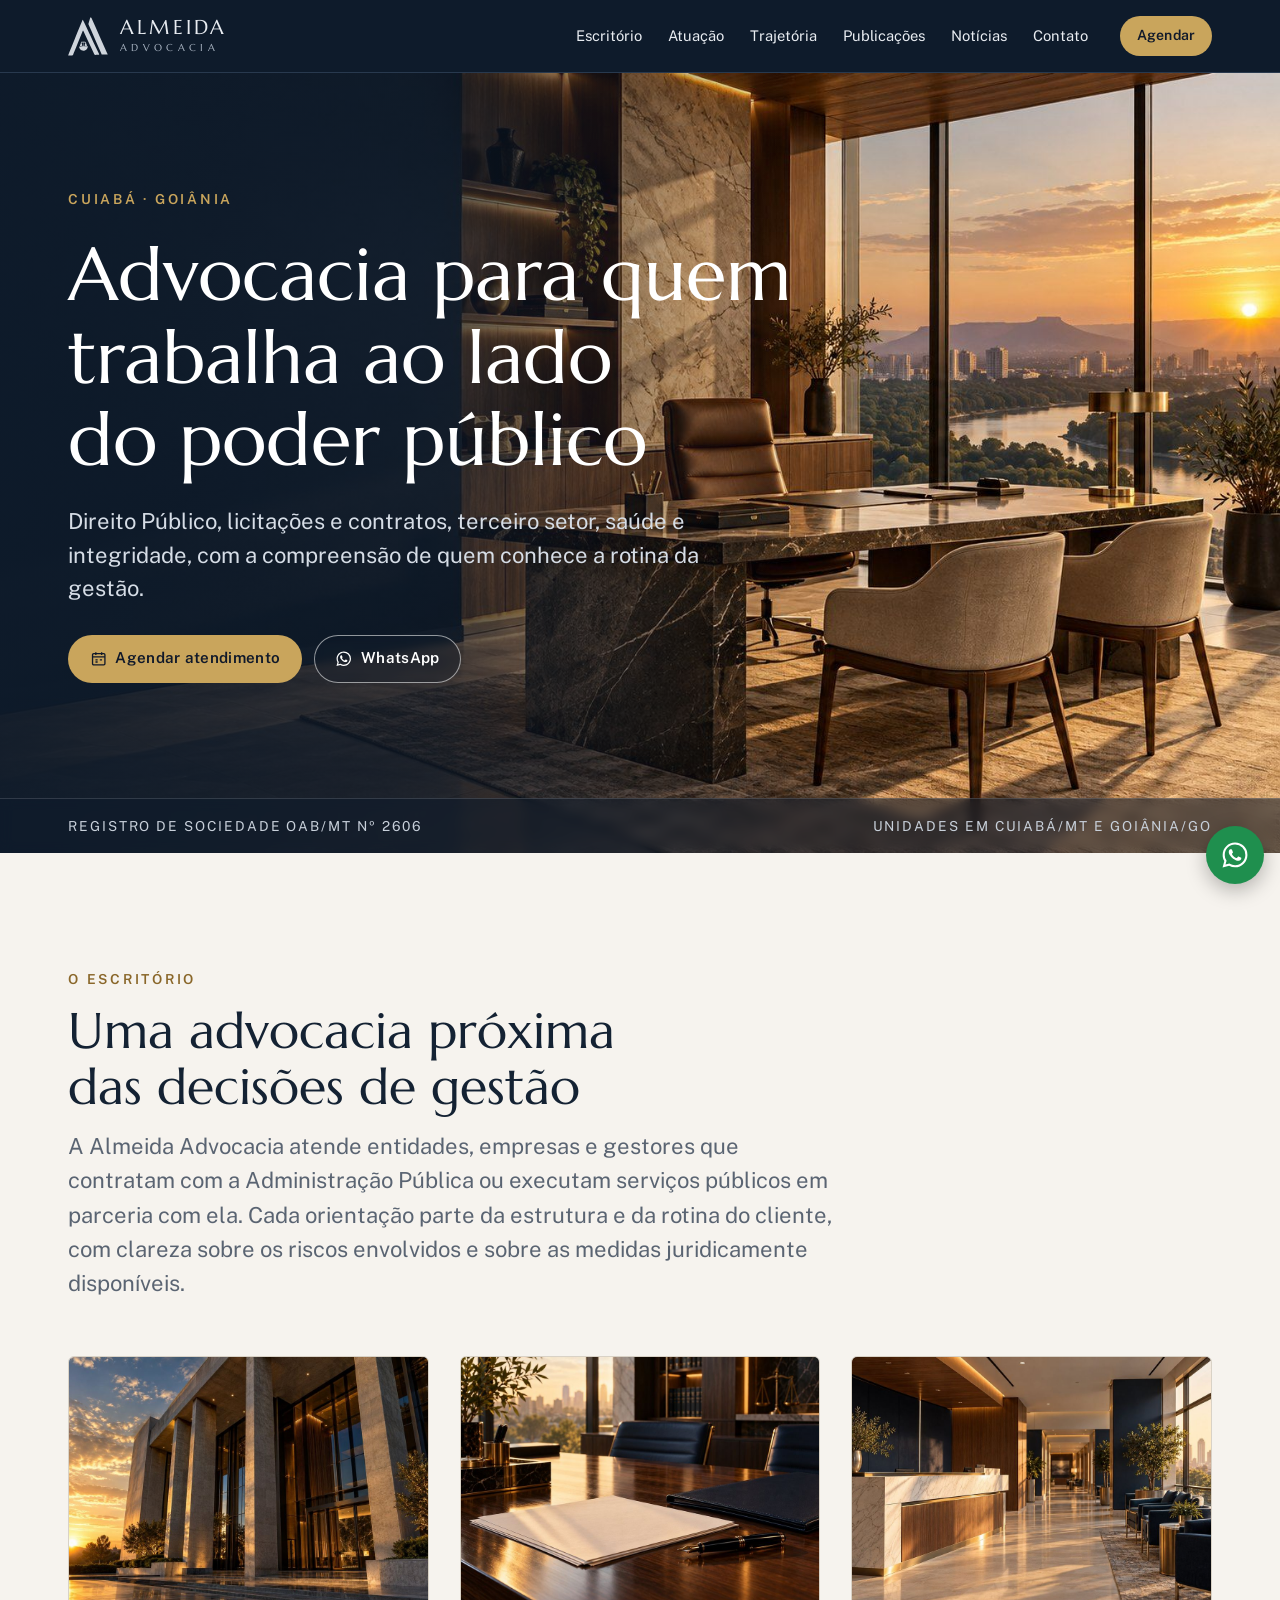
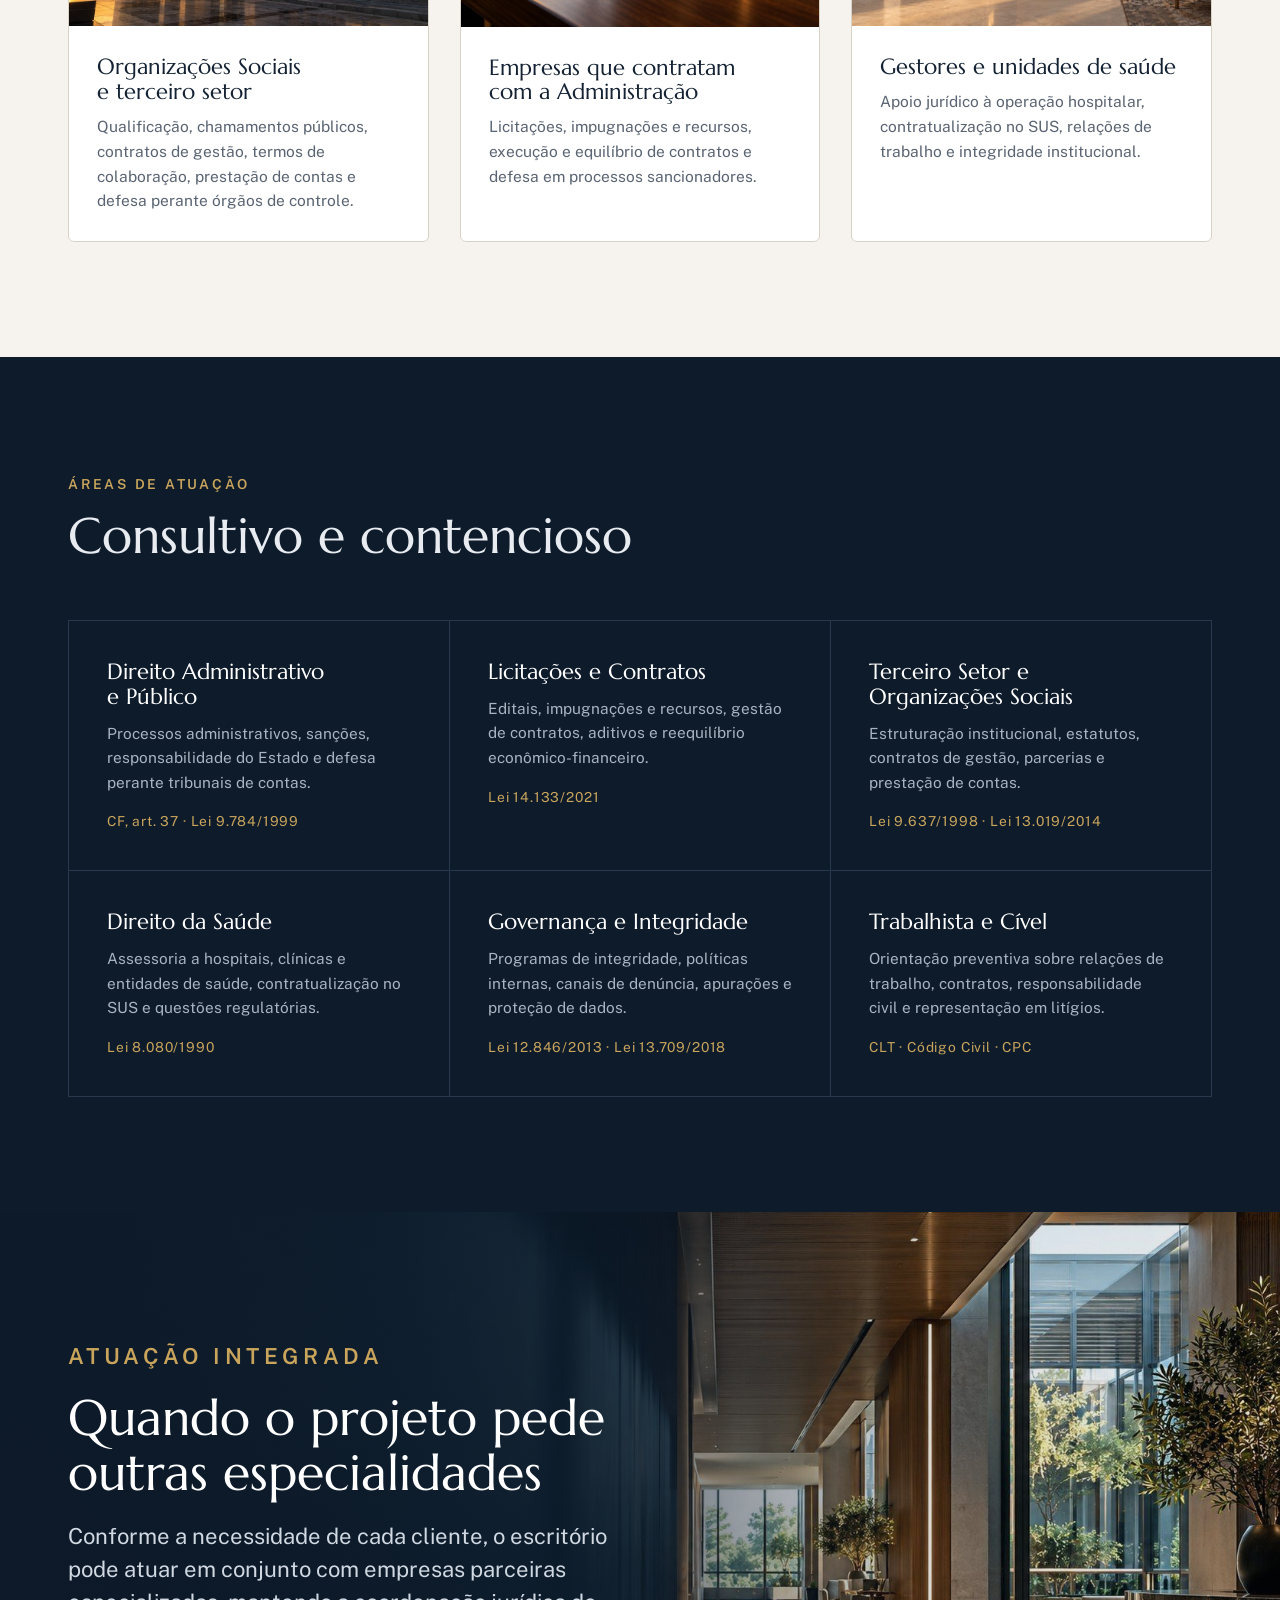
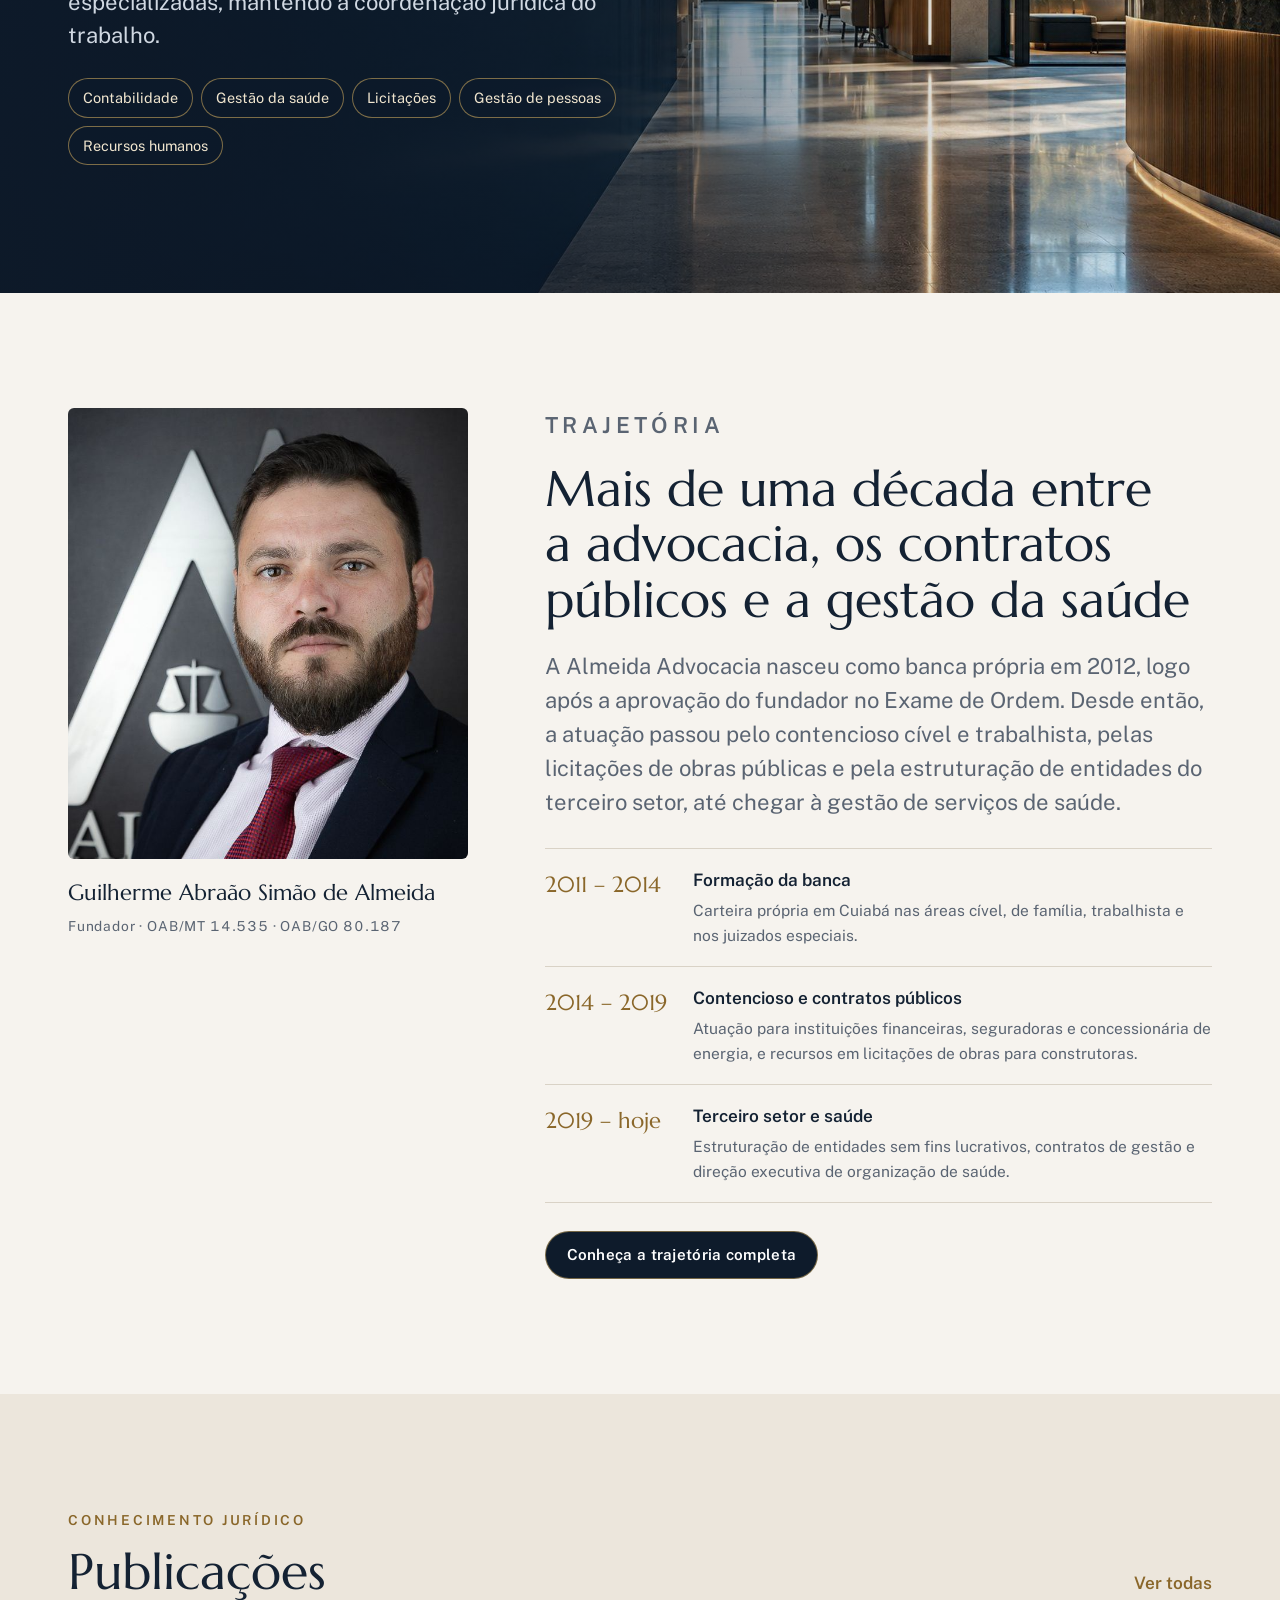
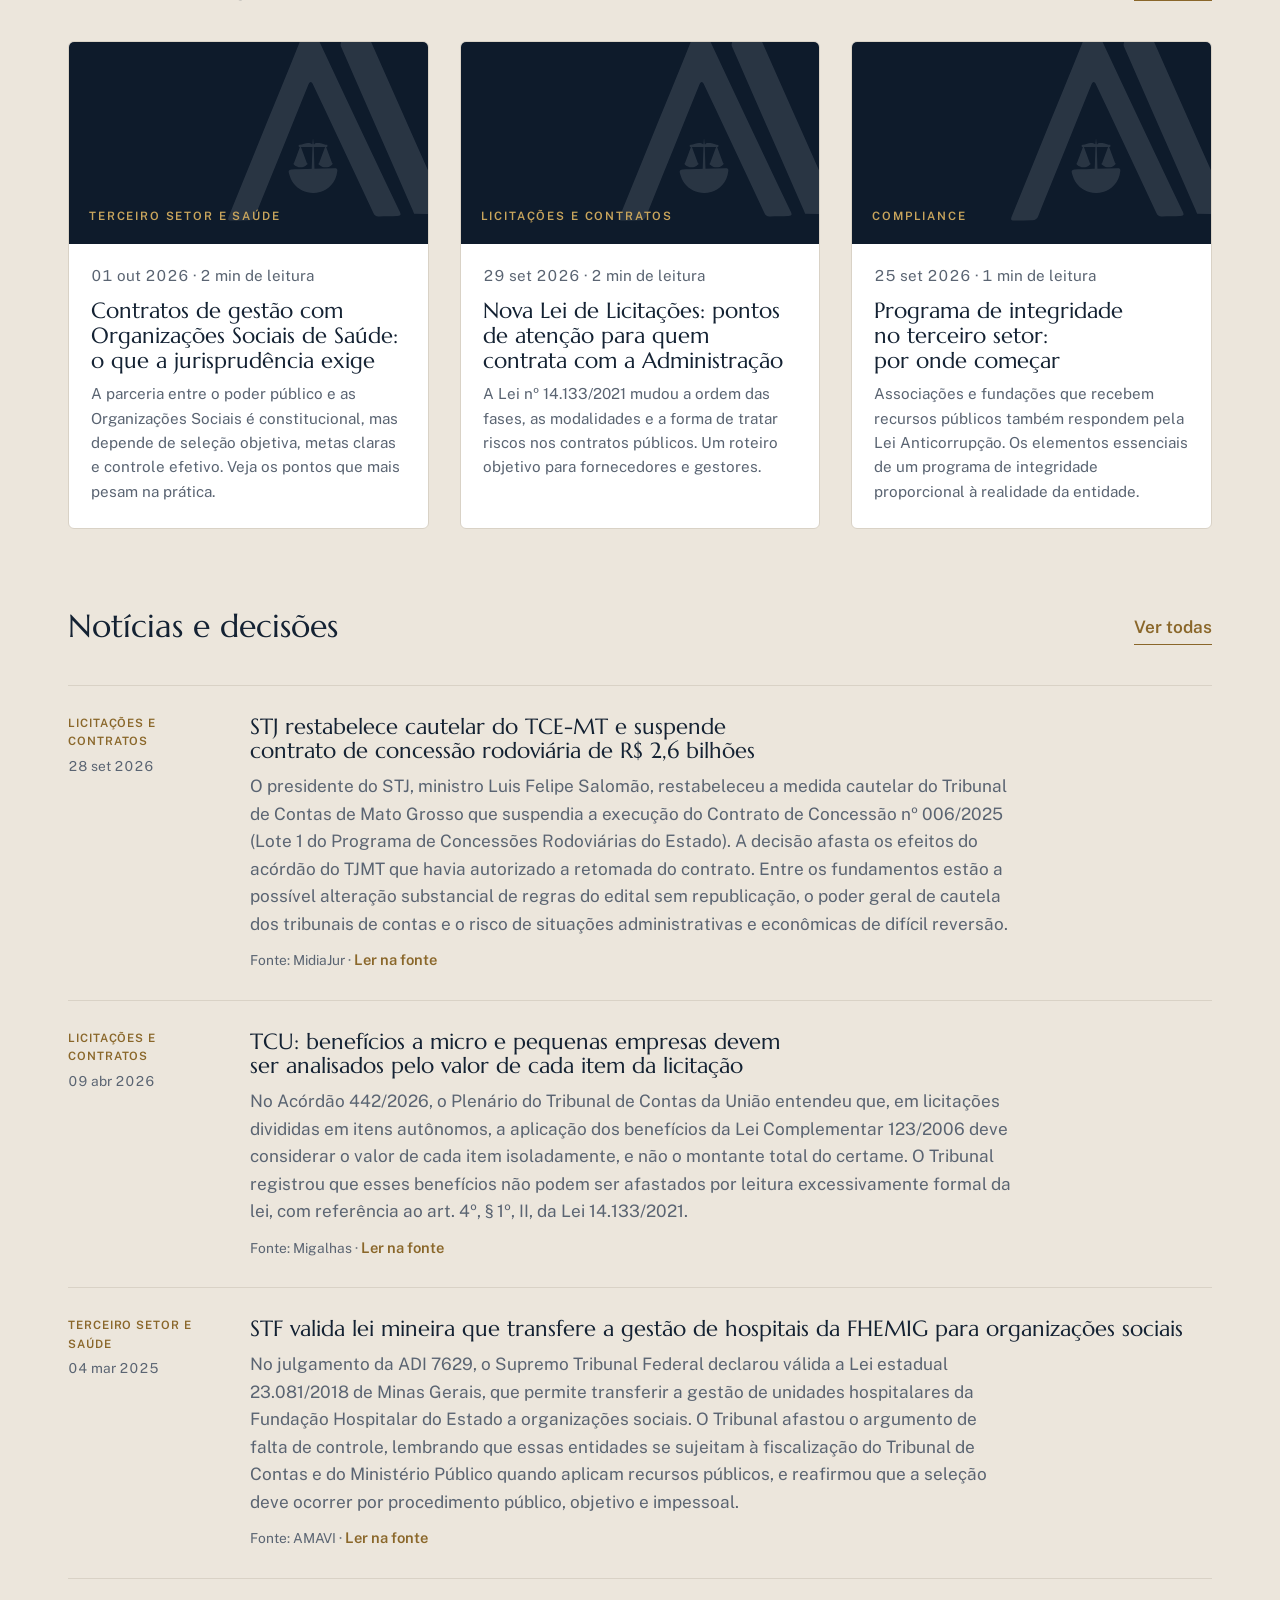
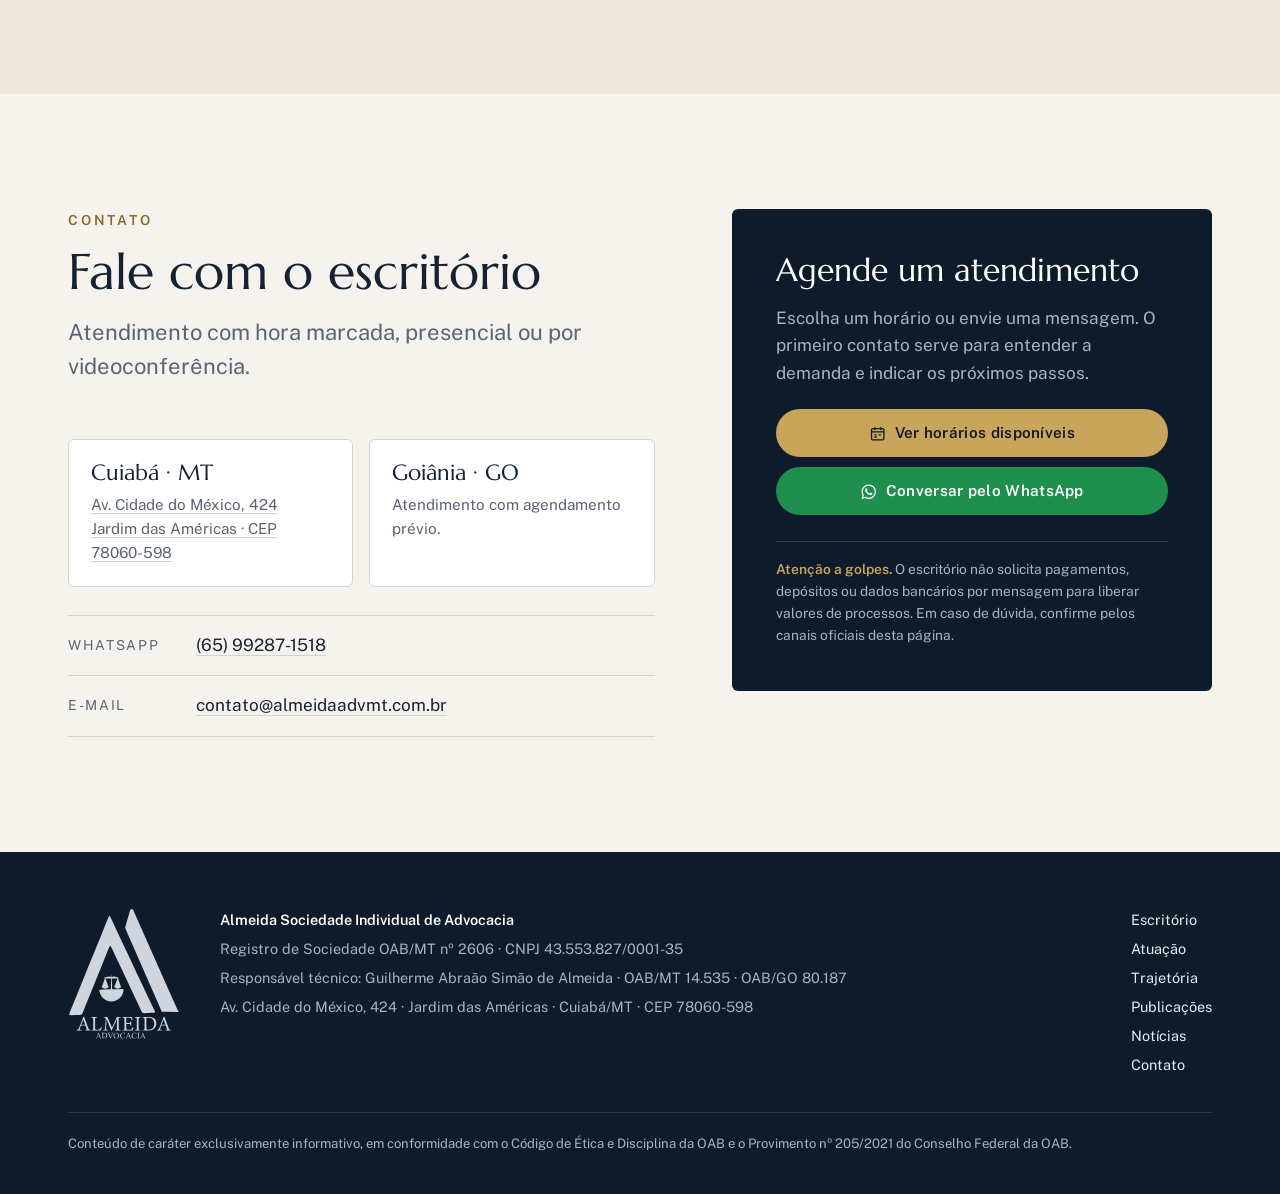
==== commit 35a0416b: "Update WhatsApp contact number in index.html" ====
--- a/index.html
+++ b/index.html
@@ -210,7 +210,7 @@
             </div>
           </div>
           <ul class="contact-list">
-            <li><span>WhatsApp</span><div><a class="js-whats" href="#contato" target="_blank" rel="noopener">(65) 99254-6217</a></div></li>
+            <li><span>WhatsApp</span><div><a class="js-whats" href="#contato" target="_blank" rel="noopener">(65) 99287-1518</a></div></li>
             <li><span>E-mail</span><div><a href="mailto:contato@almeidaadvmt.com.br">contato@almeidaadvmt.com.br</a></div></li>
           </ul>
         </div>
